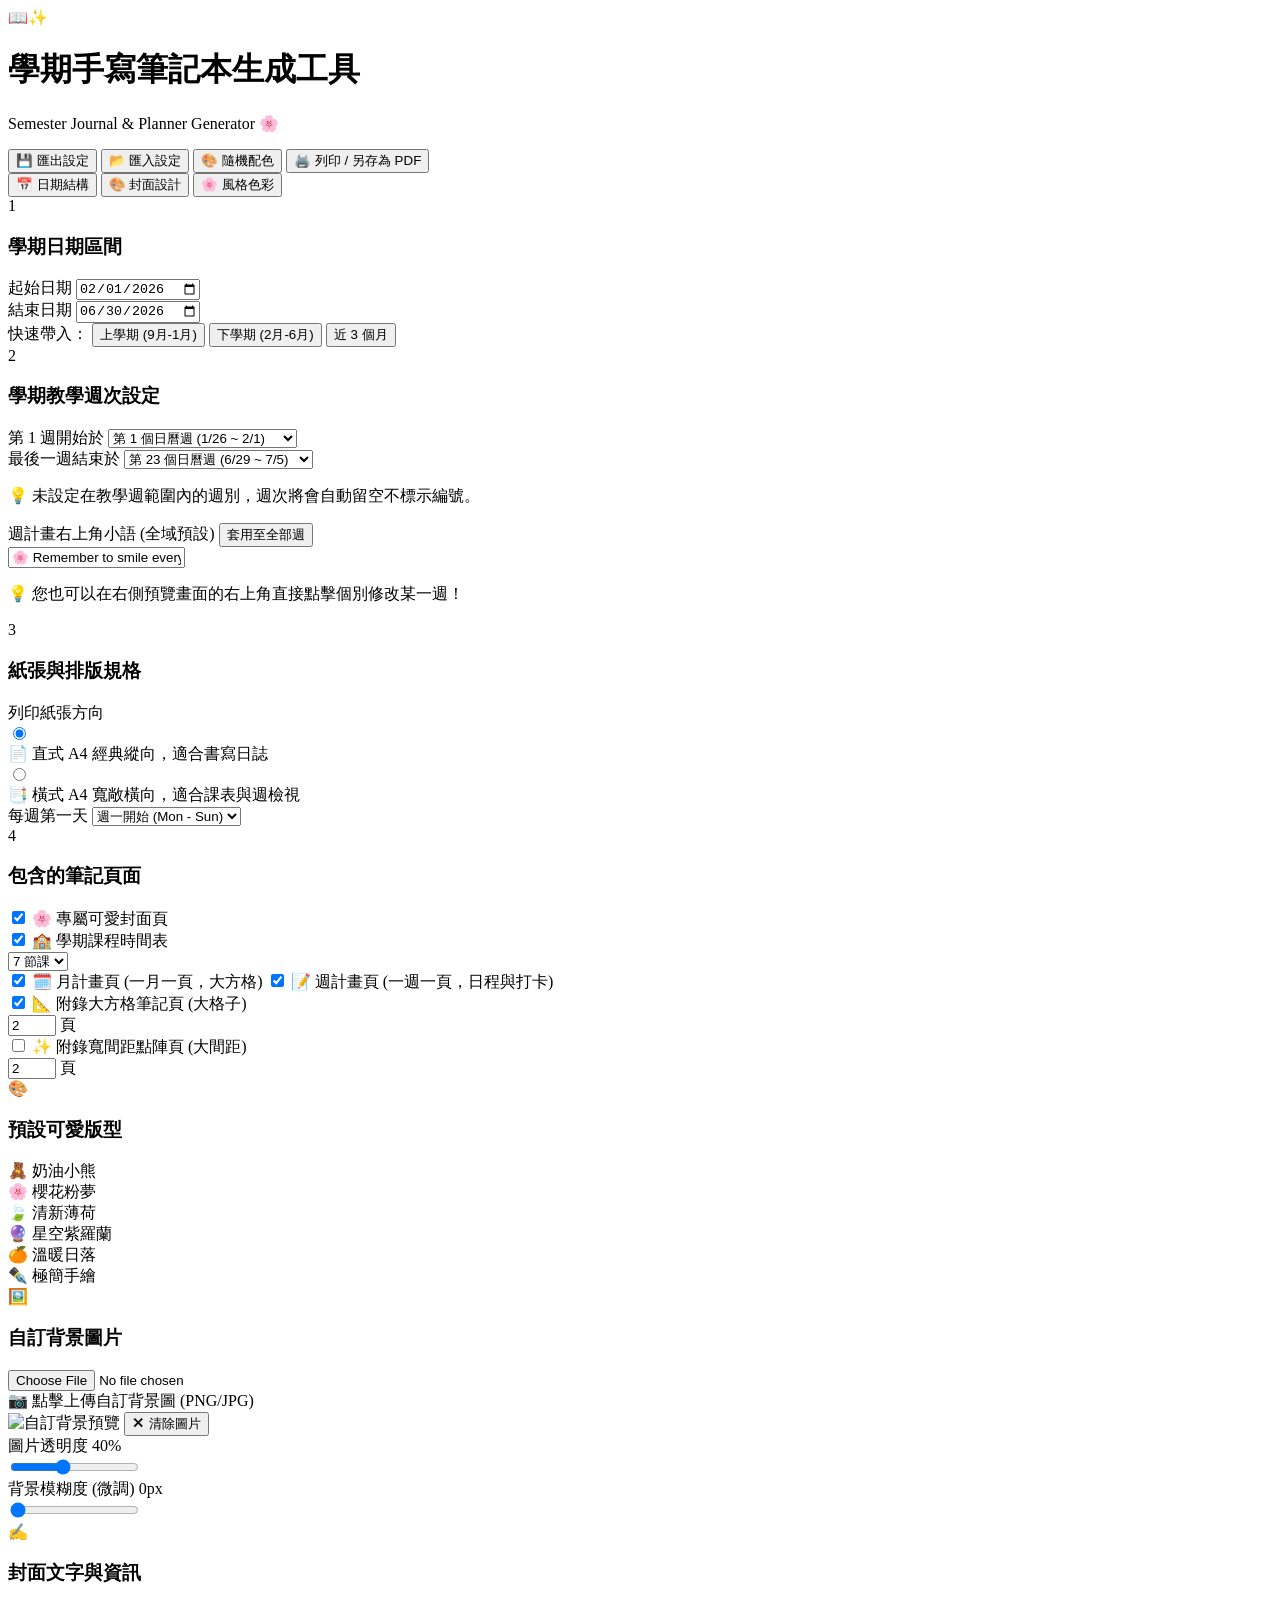
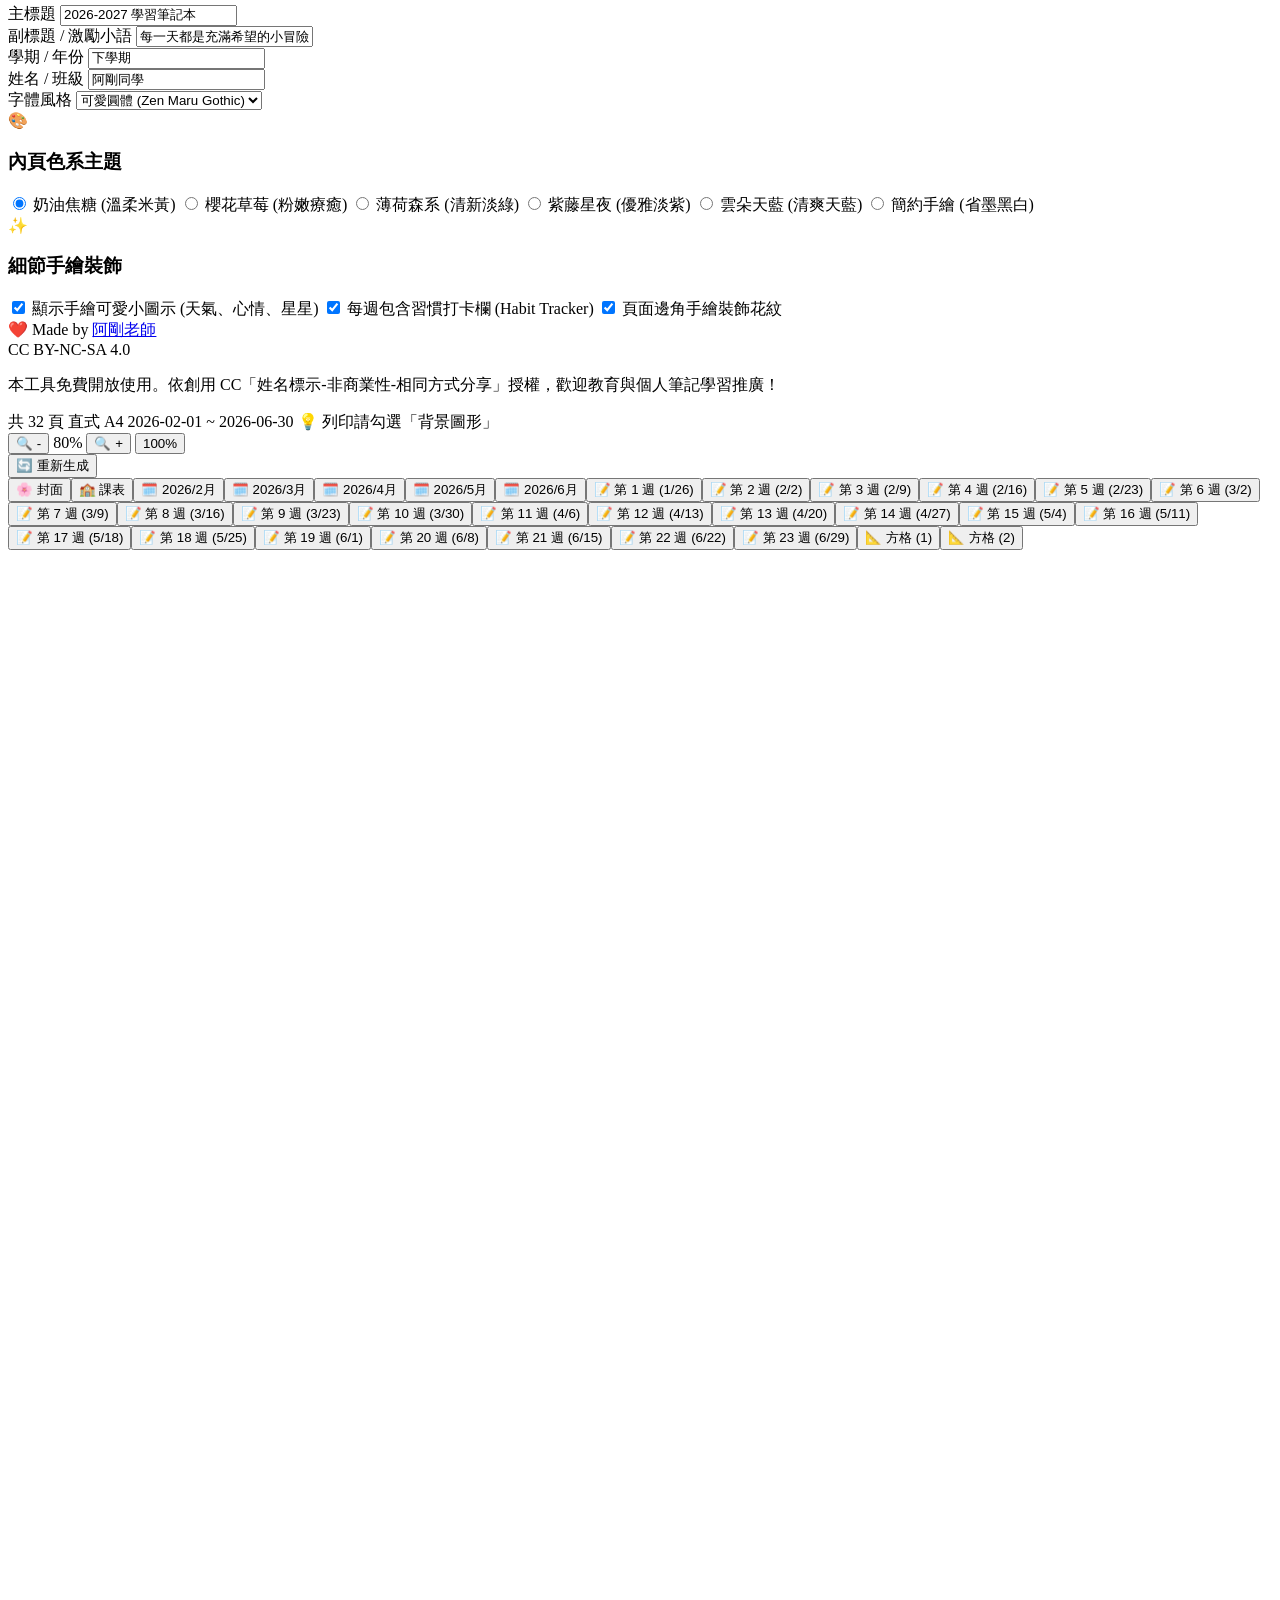
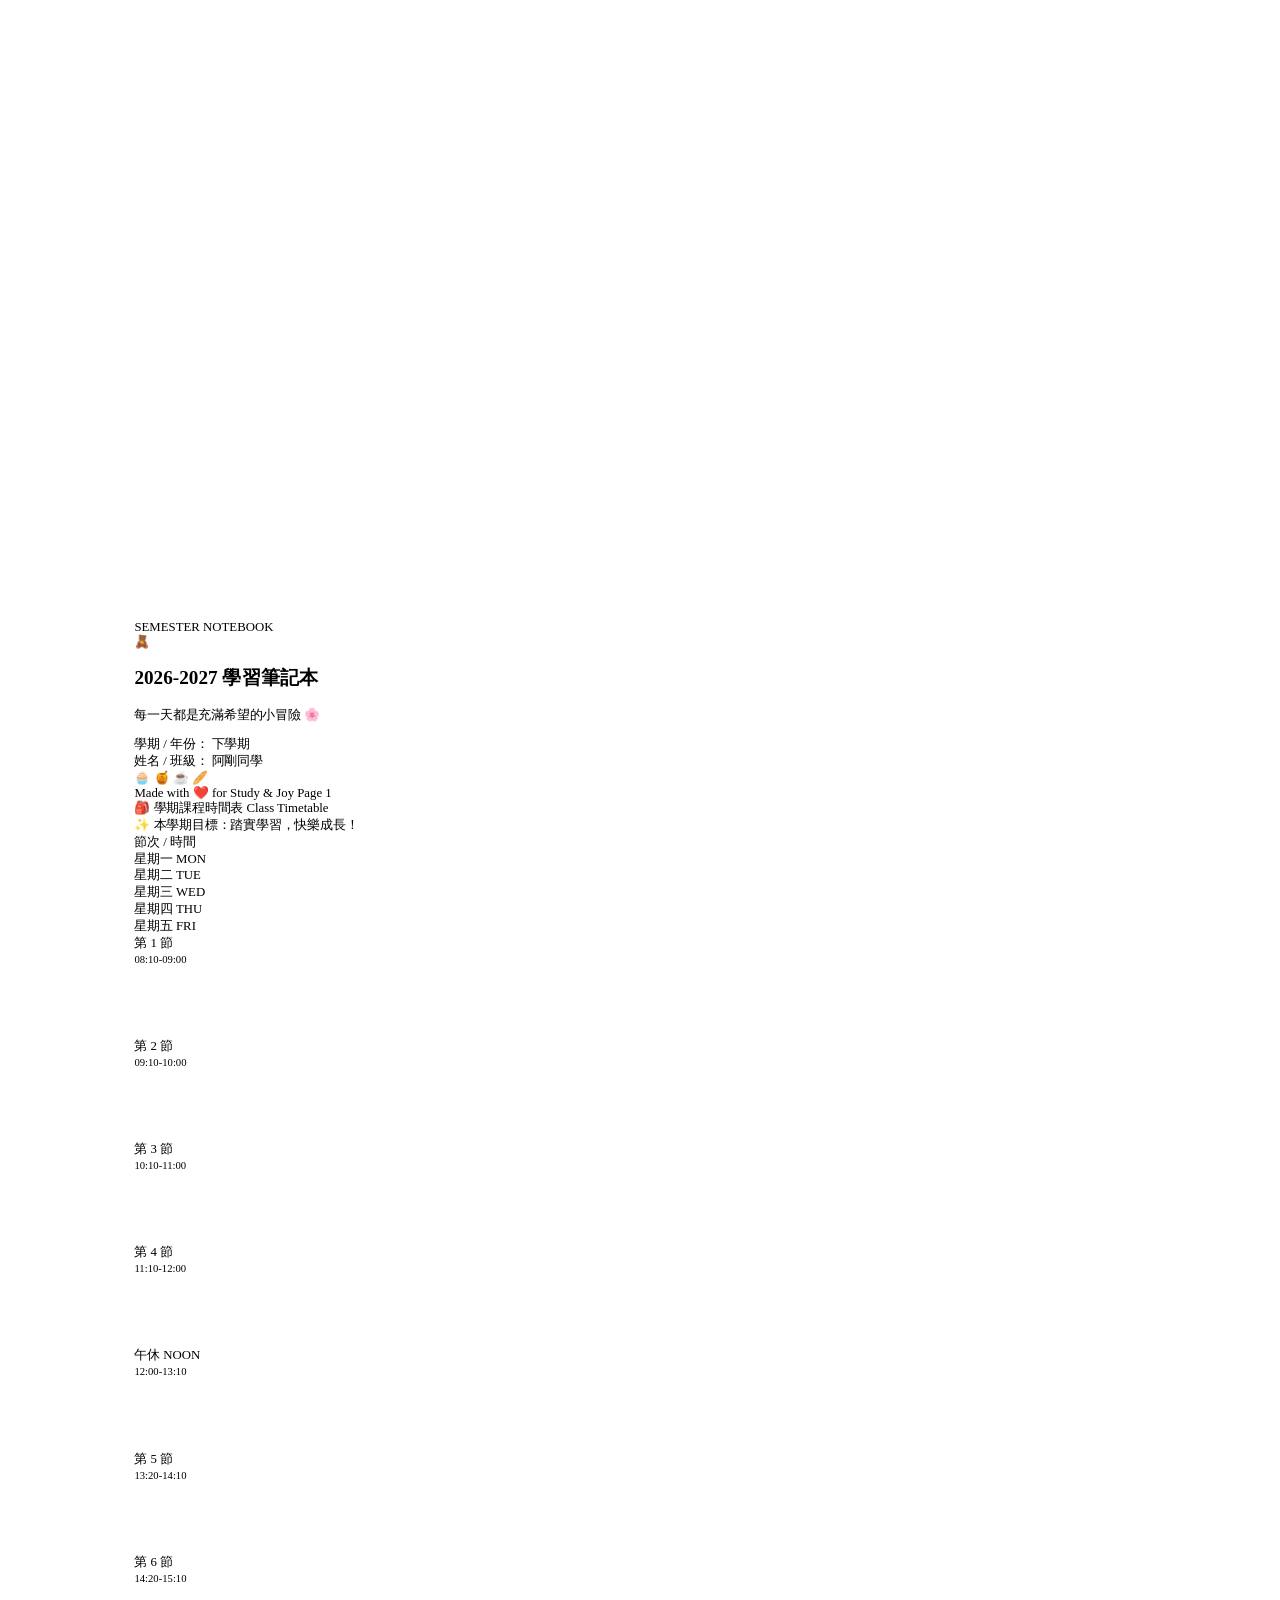
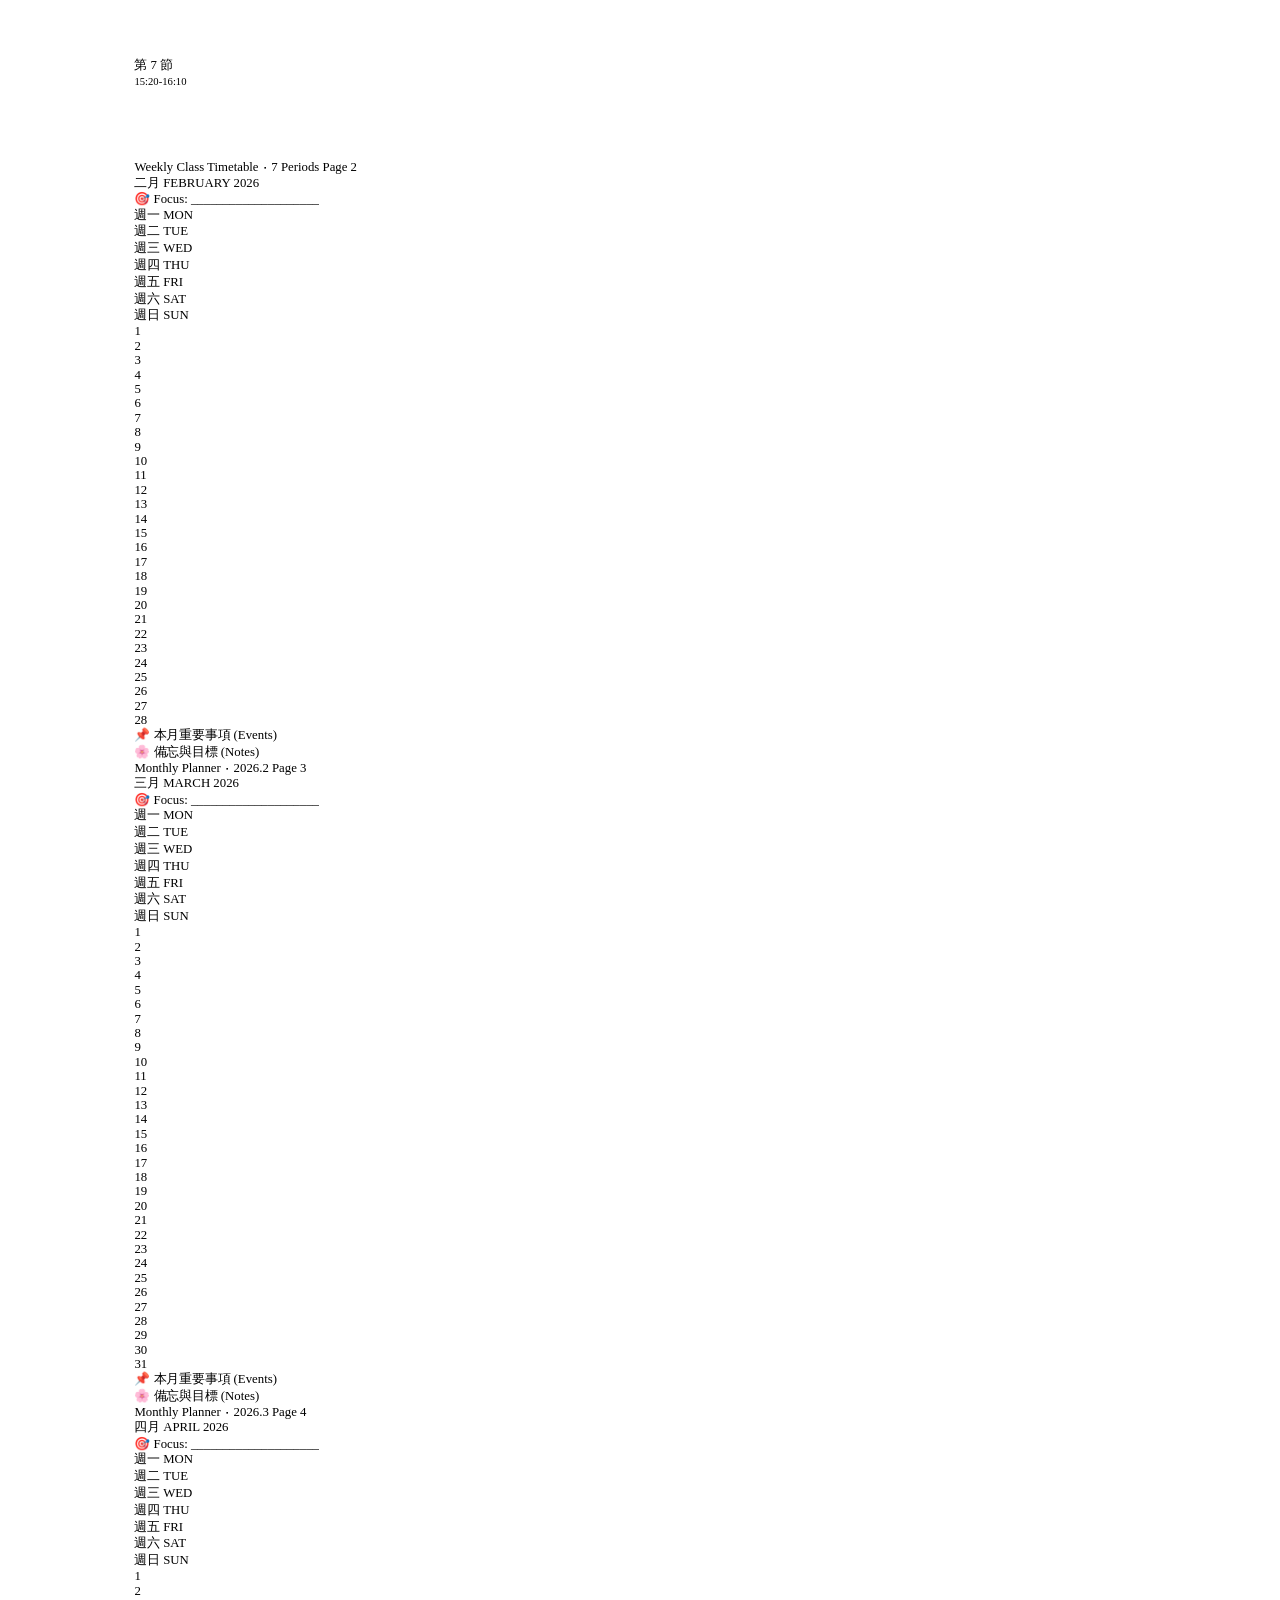
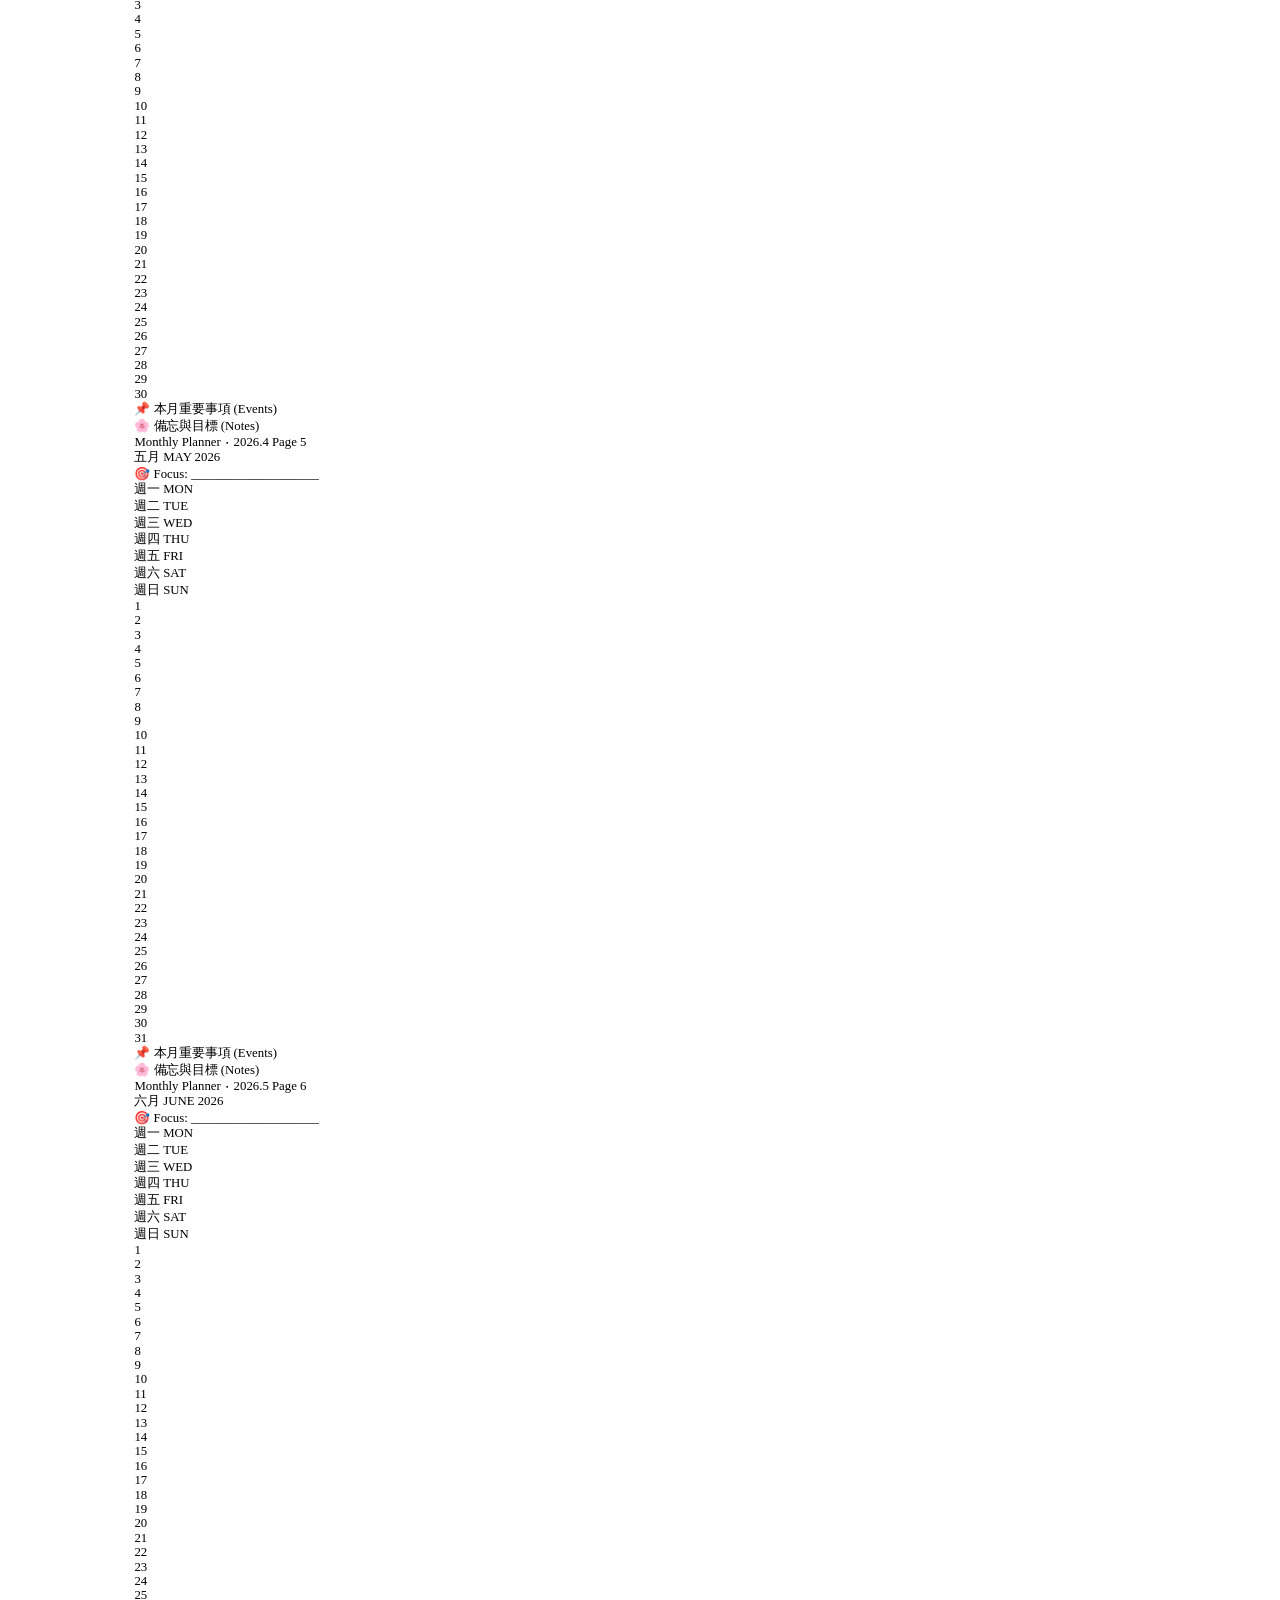
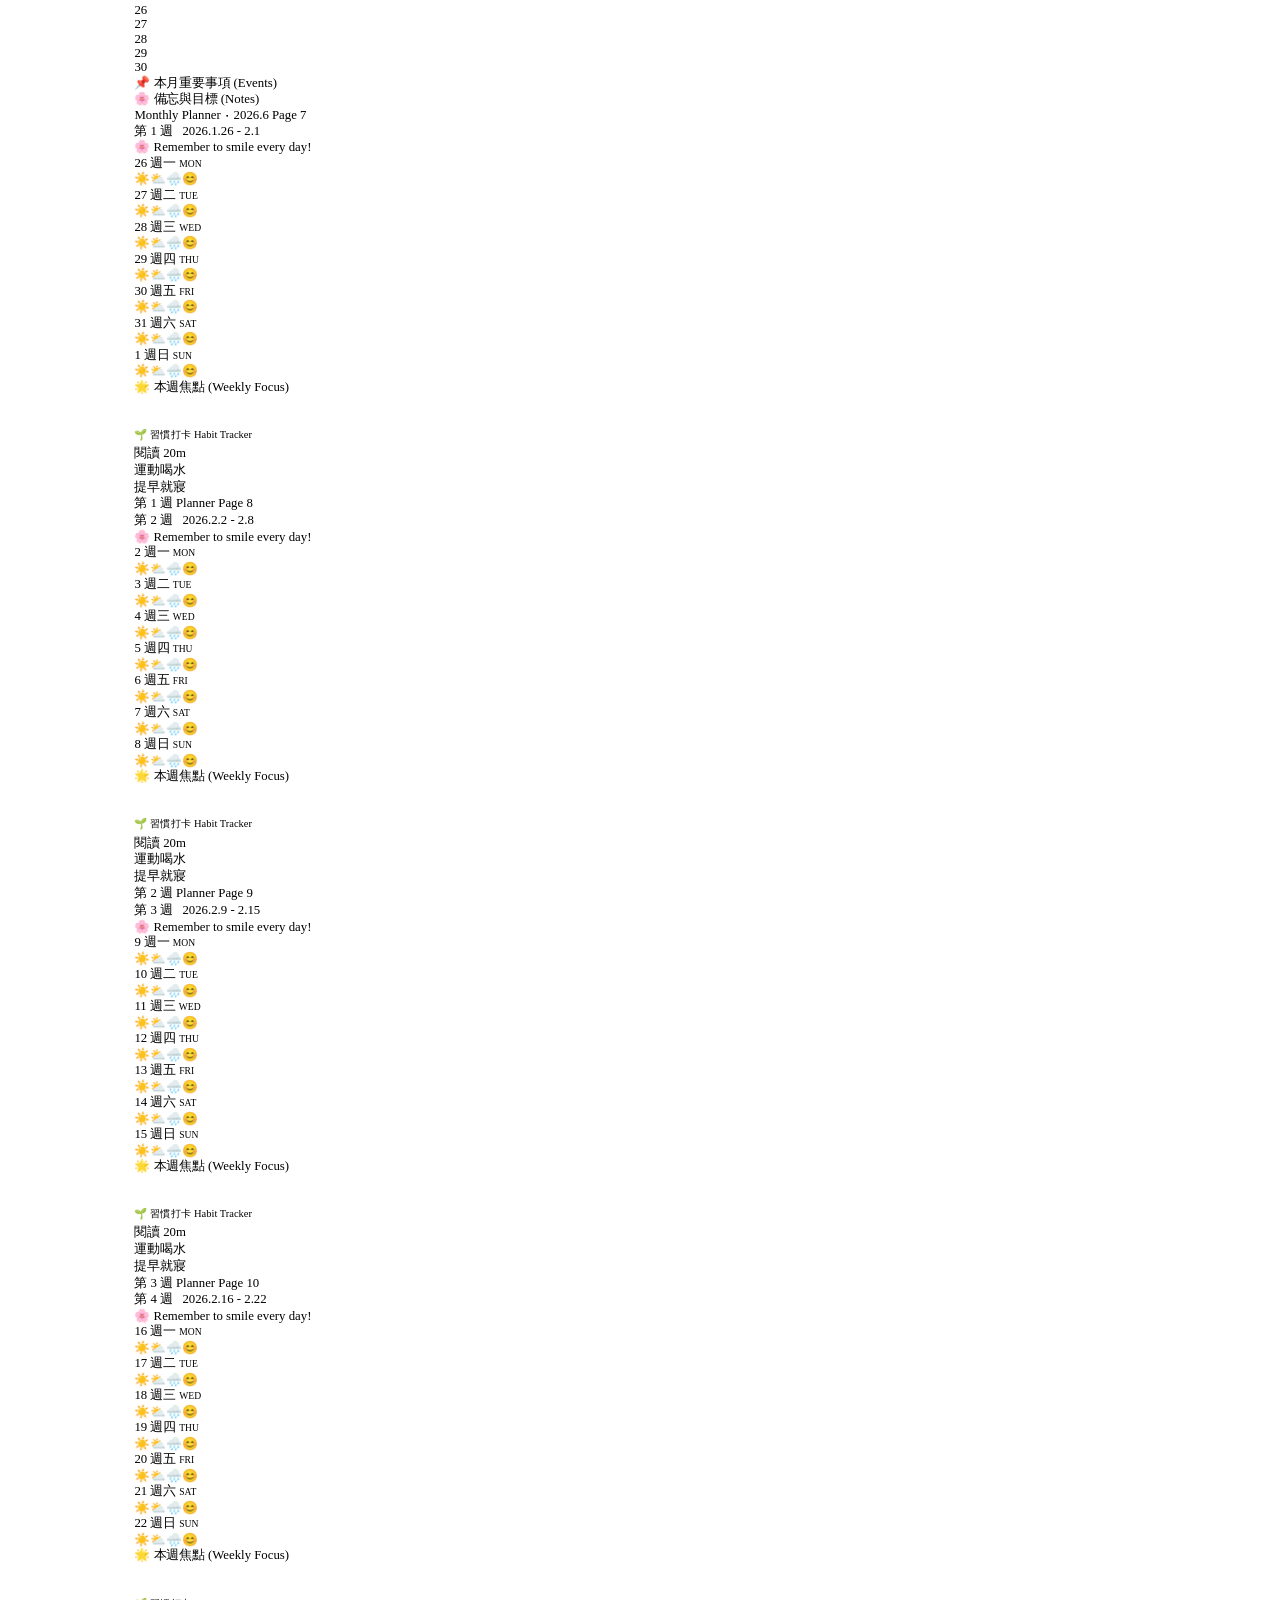
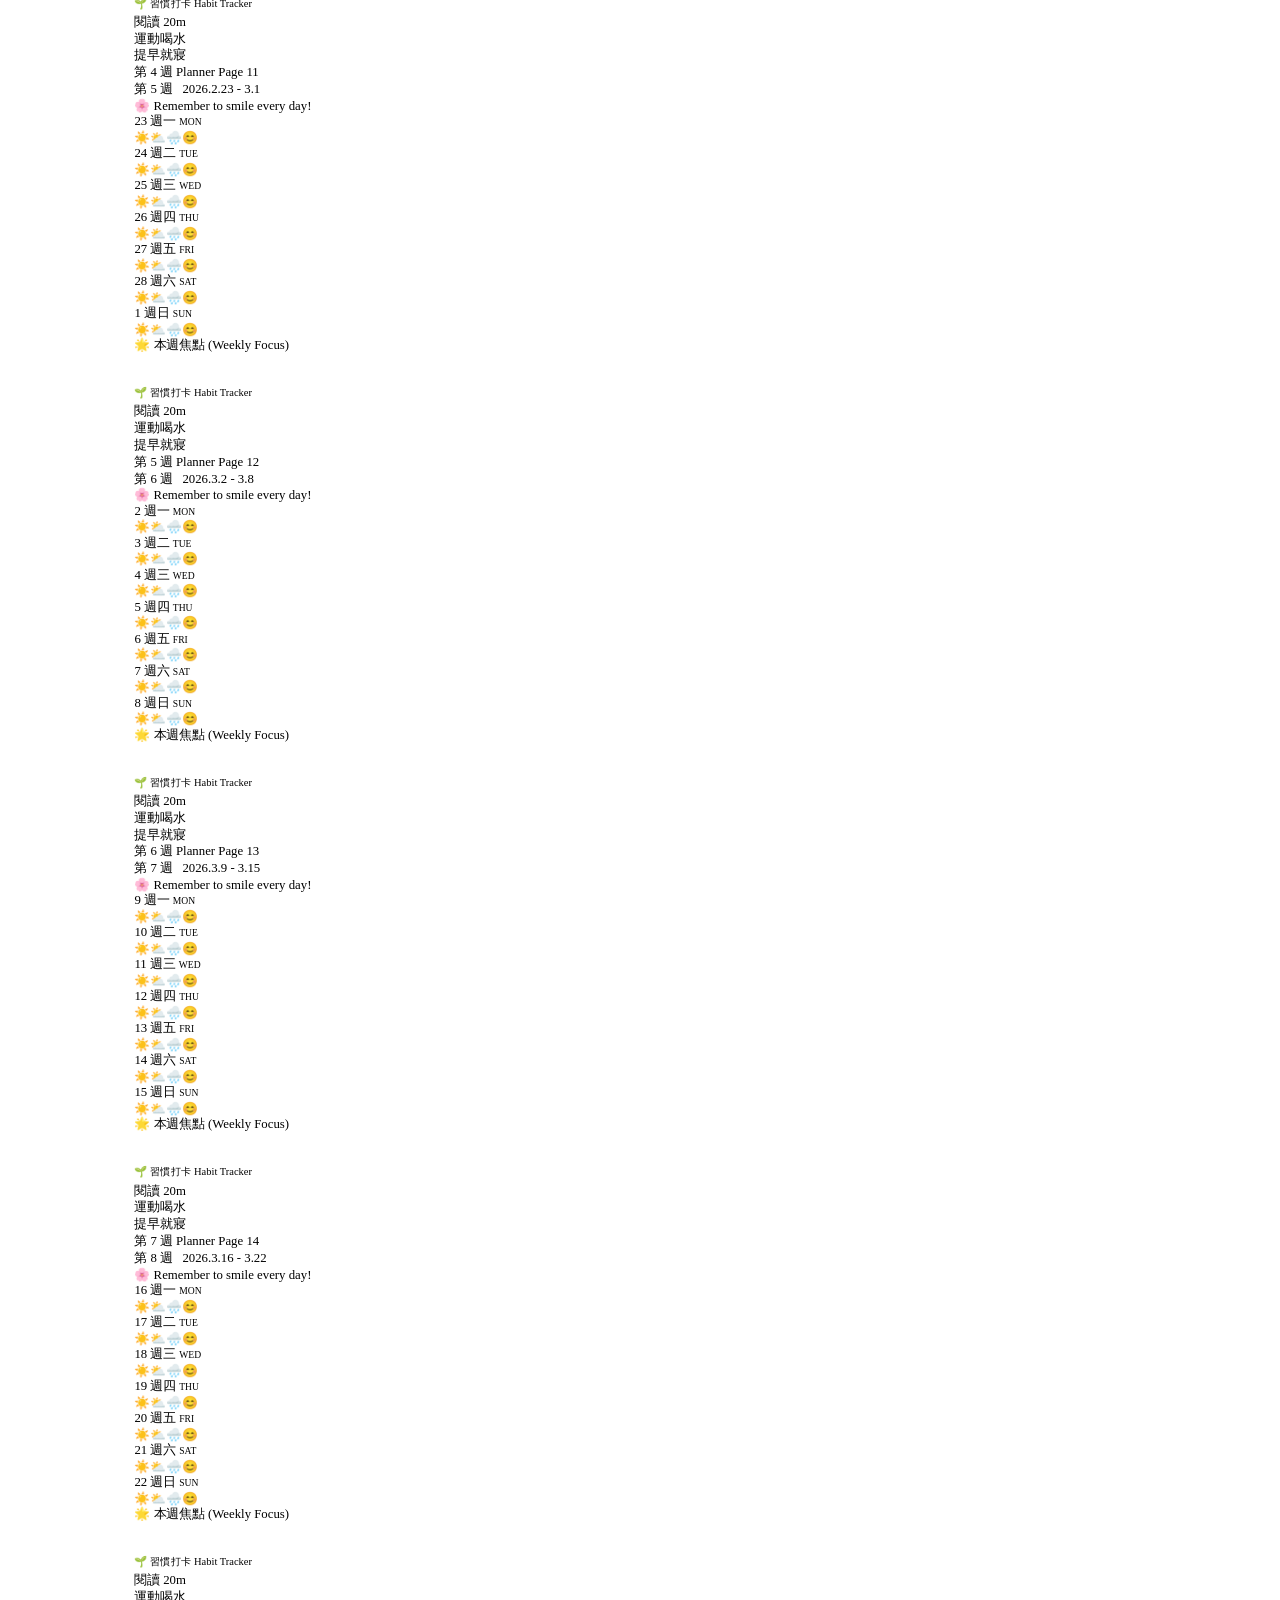
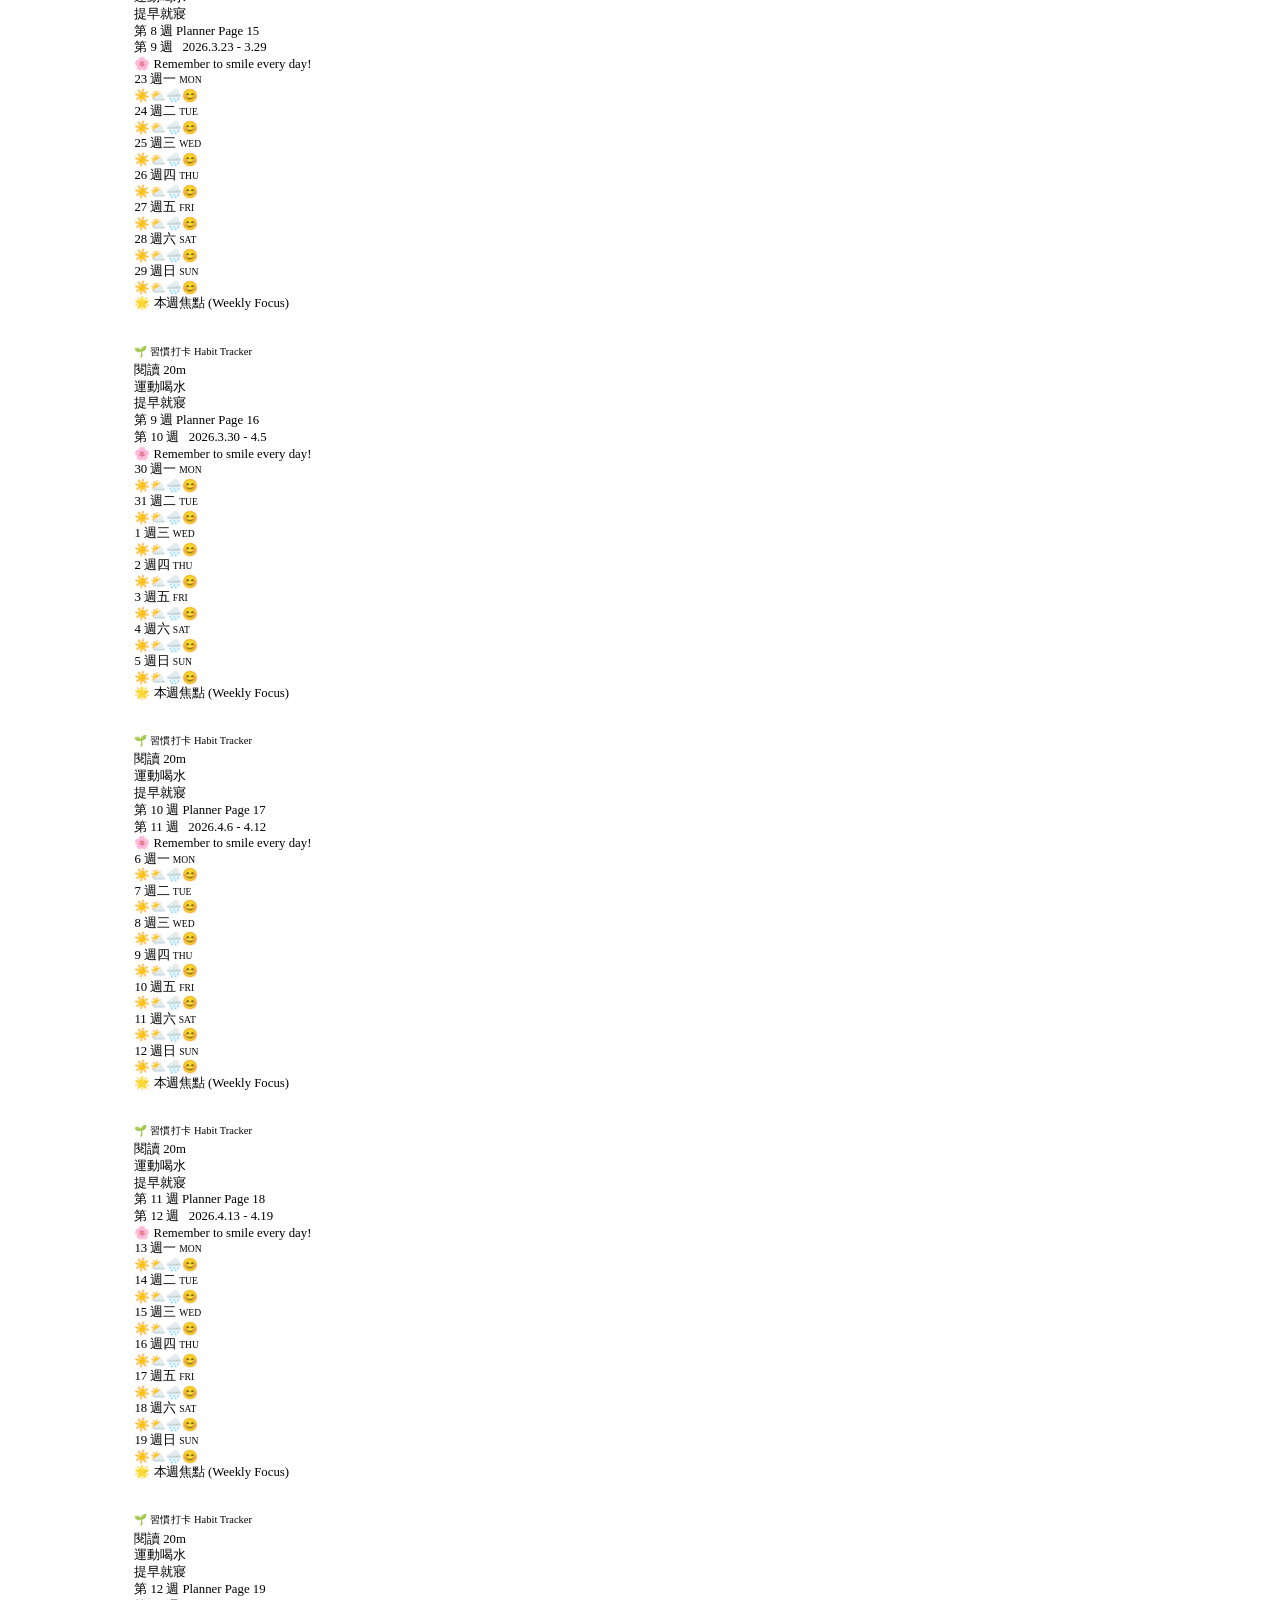
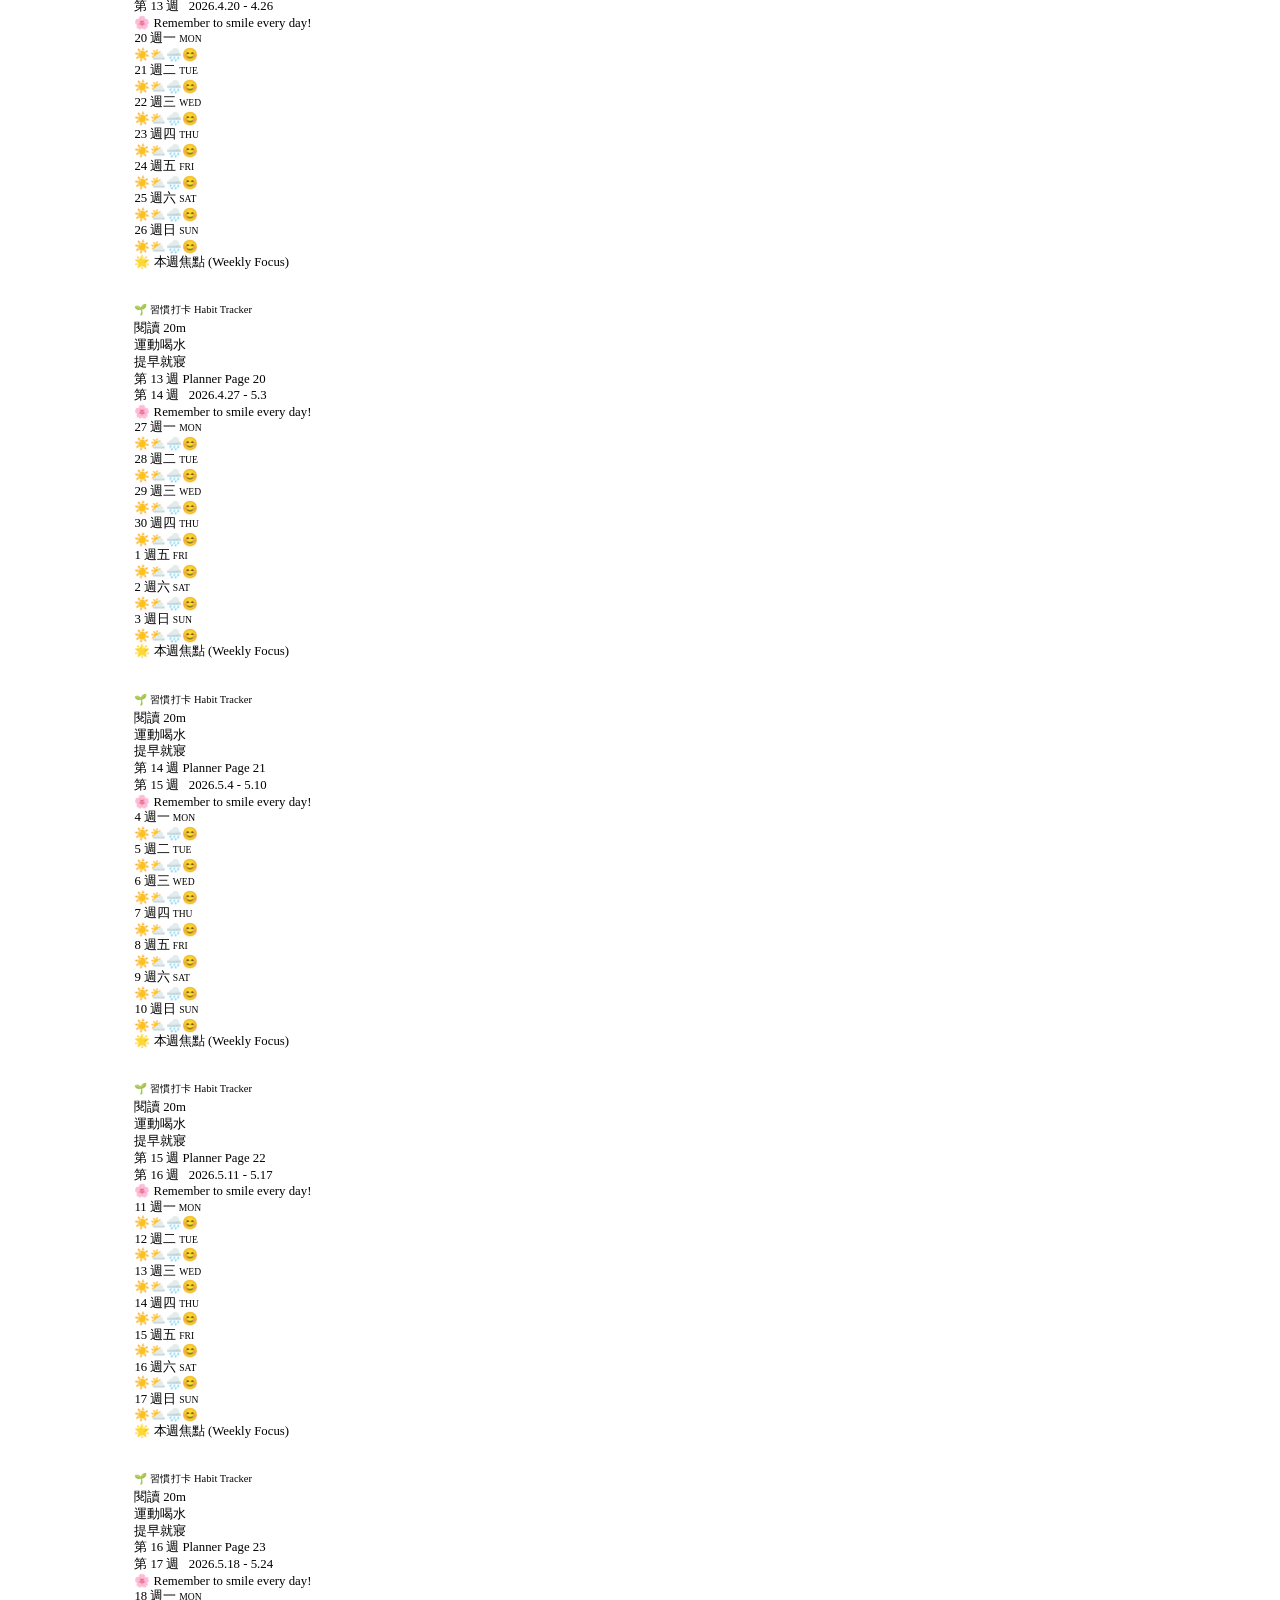
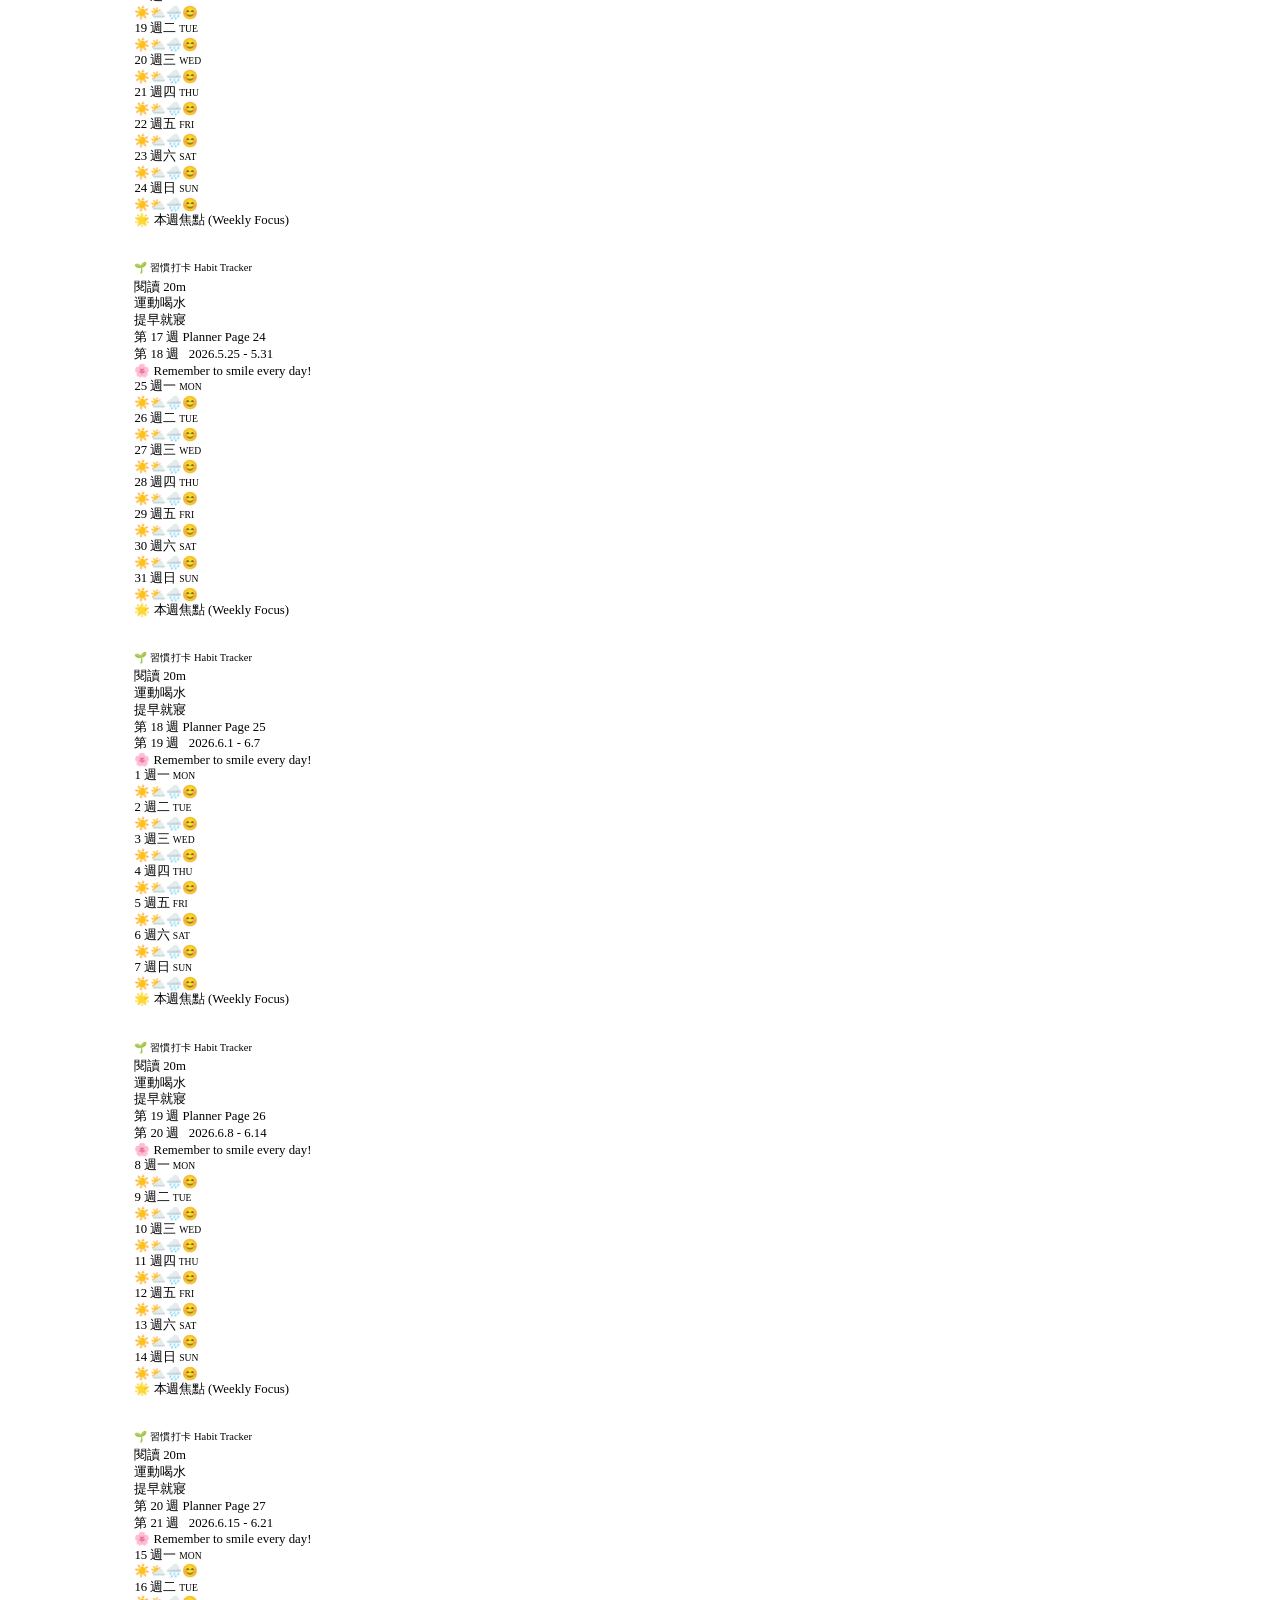
==== BAK/index.html @ 0cd780d6 "Deployed by GitFolder Express" ====
<!DOCTYPE html>
<html lang="zh-TW">
<head>
  <meta charset="UTF-8">
  <meta name="viewport" content="width=device-width, initial-scale=1.0">
  <title>可愛學期手寫筆記本生成工具 🌸 | 輕鬆製作專屬手帳與列印</title>
  <meta name="description" content="可愛風學期手寫筆記本生成工具，支援自訂起訖日期、週計畫、月計畫、客製化封面與直橫式 A4 列印排版。">
  <!-- Google Fonts: 圓體與可愛手寫風字型 -->
  <link rel="preconnect" href="https://fonts.googleapis.com">
  <link rel="preconnect" href="https://fonts.gstatic.com" crossorigin>
  <link href="https://fonts.googleapis.com/css2?family=Gaegu:wght@400;700&family=Kiwi+Maru:wght@400;500&family=Noto+Sans+TC:wght@400;500;700;900&family=Zen+Maru+Gothic:wght@400;500;700;900&display=swap" rel="stylesheet">
  <link rel="stylesheet" href="style.css">
</head>
<body>
  <!-- 頂部導航列 -->
  <header class="app-header no-print">
    <div class="header-content">
      <div class="logo-area">
        <span class="logo-icon">📖✨</span>
        <div class="logo-text">
          <h1>學期手寫筆記本生成工具</h1>
          <p class="subtitle">Semester Journal & Planner Generator 🌸</p>
        </div>
      </div>
      
      <div class="header-actions">
        <button id="btn-export-config" class="btn btn-secondary" title="匯出當前所有設定與自訂文字為 JSON 檔案">
          💾 匯出設定
        </button>
        <button id="btn-import-config" class="btn btn-secondary" title="匯入先前備份的 JSON 設定檔">
          📂 匯入設定
        </button>
        <input type="file" id="input-import-file" accept=".json" style="display: none;">
        
        <button id="btn-quick-theme" class="btn btn-secondary" title="隨機切換可愛配色主題">
          🎨 隨機配色
        </button>
        <button id="btn-print" class="btn btn-primary btn-sparkle">
          🖨️ 列印 / 另存為 PDF
        </button>
      </div>
    </div>
  </header>

  <!-- 主內容雙欄工作區 -->
  <main class="app-container no-print">
    <!-- 左側：設定控制面板 -->
    <aside class="sidebar-panel">
      <!-- 標籤切換 -->
      <nav class="panel-tabs">
        <button class="tab-btn active" data-tab="tab-calendar">📅 日期結構</button>
        <button class="tab-btn" data-tab="tab-cover">🎨 封面設計</button>
        <button class="tab-btn" data-tab="tab-style">🌸 風格色彩</button>
      </nav>

      <div class="panel-body">
        <!-- 標籤頁 1: 日期與結構設定 -->
        <section id="tab-calendar" class="tab-content active">
          <div class="section-title">
            <span class="section-badge">1</span>
            <h3>學期日期區間</h3>
          </div>
          
          <div class="form-group-row">
            <div class="form-group">
              <label for="input-start-date">起始日期</label>
              <input type="date" id="input-start-date" class="form-control">
            </div>
            <div class="form-group">
              <label for="input-end-date">結束日期</label>
              <input type="date" id="input-end-date" class="form-control">
            </div>
          </div>

          <div class="quick-semester-btns">
            <span class="quick-label">快速帶入：</span>
            <button type="button" class="btn-chip" id="btn-fall-sem">上學期 (9月-1月)</button>
            <button type="button" class="btn-chip" id="btn-spring-sem">下學期 (2月-6月)</button>
            <button type="button" class="btn-chip" id="btn-current-month">近 3 個月</button>
          </div>

          <div class="section-title mt-4">
            <span class="section-badge">2</span>
            <h3>學期教學週次設定</h3>
          </div>

          <div class="form-group-row">
            <div class="form-group">
              <label for="select-start-week-idx">第 1 週開始於</label>
              <select id="select-start-week-idx" class="form-control">
                <!-- 動態生成或選項 -->
              </select>
            </div>
            <div class="form-group">
              <label for="select-end-week-idx">最後一週結束於</label>
              <select id="select-end-week-idx" class="form-control">
                <!-- 動態生成或選項 -->
              </select>
            </div>
          </div>
          <p class="form-help-text">
            💡 未設定在教學週範圍內的週別，週次將會自動留空不標示編號。
          </p>

          <div class="form-group">
            <div class="range-header">
              <label for="input-weekly-global-quote">週計畫右上角小語 (全域預設)</label>
              <button type="button" class="btn-chip" id="btn-apply-quote-all" title="將此文字強制套用至所有週頁面">套用至全部週</button>
            </div>
            <input type="text" id="input-weekly-global-quote" class="form-control" value="🌸 Remember to smile every day!" placeholder="例如：🌸 Remember to smile every day!">
            <p class="form-help-text mt-1">
              💡 您也可以在右側預覽畫面的右上角直接點擊個別修改某一週！
            </p>
          </div>

          <div class="section-title mt-4">
            <span class="section-badge">3</span>
            <h3>紙張與排版規格</h3>
          </div>

          <div class="form-group">
            <label>列印紙張方向</label>
            <div class="radio-card-group">
              <label class="radio-card">
                <input type="radio" name="page-orientation" value="portrait" checked>
                <div class="radio-card-content">
                  <span class="icon">📄</span>
                  <span class="title">直式 A4</span>
                  <span class="desc">經典縱向，適合書寫日誌</span>
                </div>
              </label>
              <label class="radio-card">
                <input type="radio" name="page-orientation" value="landscape">
                <div class="radio-card-content">
                  <span class="icon">📑</span>
                  <span class="title">橫式 A4</span>
                  <span class="desc">寬敞橫向，適合課表與週檢視</span>
                </div>
              </label>
            </div>
          </div>

          <div class="form-group">
            <label for="select-week-start">每週第一天</label>
            <select id="select-week-start" class="form-control">
              <option value="1" selected>週一開始 (Mon - Sun)</option>
              <option value="0">週日開始 (Sun - Sat)</option>
            </select>
          </div>

          <div class="section-title mt-4">
            <span class="section-badge">4</span>
            <h3>包含的筆記頁面</h3>
          </div>

          <div class="checkbox-group">
            <label class="custom-checkbox">
              <input type="checkbox" id="chk-include-cover" checked>
              <span class="checkmark"></span>
              <span class="label-text">🌸 專屬可愛封面頁</span>
            </label>
            <!-- 課表頁 (含節數自訂) -->
            <div class="appendix-item-row">
              <label class="custom-checkbox flex-1">
                <input type="checkbox" id="chk-include-timetable" checked>
                <span class="checkmark"></span>
                <span class="label-text">🏫 學期課程時間表</span>
              </label>
              <div class="page-count-input-wrap">
                <select id="select-timetable-periods" class="page-count-input-select" title="設定每日課堂節數">
                  <option value="7" selected>7 節課</option>
                  <option value="8">8 節課</option>
                  <option value="9">9 節課</option>
                </select>
              </div>
            </div>
            <label class="custom-checkbox">
              <input type="checkbox" id="chk-include-monthly" checked>
              <span class="checkmark"></span>
              <span class="label-text">🗓️ 月計畫頁 (一月一頁，大方格)</span>
            </label>
            <label class="custom-checkbox">
              <input type="checkbox" id="chk-include-weekly" checked>
              <span class="checkmark"></span>
              <span class="label-text">📝 週計畫頁 (一週一頁，日程與打卡)</span>
            </label>
            
            <!-- 附錄方格頁 (含自訂頁數) -->
            <div class="appendix-item-row">
              <label class="custom-checkbox flex-1">
                <input type="checkbox" id="chk-include-grid" checked>
                <span class="checkmark"></span>
                <span class="label-text">📐 附錄大方格筆記頁 (大格子)</span>
              </label>
              <div class="page-count-input-wrap">
                <input type="number" id="input-grid-pages" min="1" max="50" value="2" class="page-count-input" title="設定方格頁生成頁數">
                <span class="page-count-unit">頁</span>
              </div>
            </div>

            <!-- 附錄點陣頁 (含自訂頁數) -->
            <div class="appendix-item-row">
              <label class="custom-checkbox flex-1">
                <input type="checkbox" id="chk-include-dot">
                <span class="checkmark"></span>
                <span class="label-text">✨ 附錄寬間距點陣頁 (大間距)</span>
              </label>
              <div class="page-count-input-wrap">
                <input type="number" id="input-dot-pages" min="1" max="50" value="2" class="page-count-input" title="設定點陣頁生成頁數">
                <span class="page-count-unit">頁</span>
              </div>
            </div>
          </div>
        </section>

        <!-- 標籤頁 2: 封面自訂設計器 -->
        <section id="tab-cover" class="tab-content">
          <div class="section-title">
            <span class="section-badge">🎨</span>
            <h3>預設可愛版型</h3>
          </div>
          
          <div class="cover-template-grid" id="cover-template-picker">
            <div class="template-card active" data-template="cream">
              <div class="template-preview t-cream">
                <span class="t-emoji">🧸</span>
                <span class="t-name">奶油小熊</span>
              </div>
            </div>
            <div class="template-card" data-template="sakura">
              <div class="template-preview t-sakura">
                <span class="t-emoji">🌸</span>
                <span class="t-name">櫻花粉夢</span>
              </div>
            </div>
            <div class="template-card" data-template="mint">
              <div class="template-preview t-mint">
                <span class="t-emoji">🍃</span>
                <span class="t-name">清新薄荷</span>
              </div>
            </div>
            <div class="template-card" data-template="lavender">
              <div class="template-preview t-lavender">
                <span class="t-emoji">🔮</span>
                <span class="t-name">星空紫羅蘭</span>
              </div>
            </div>
            <div class="template-card" data-template="warm">
              <div class="template-preview t-warm">
                <span class="t-emoji">🍊</span>
                <span class="t-name">溫暖日落</span>
              </div>
            </div>
            <div class="template-card" data-template="minimal">
              <div class="template-preview t-minimal">
                <span class="t-emoji">✒️</span>
                <span class="t-name">極簡手繪</span>
              </div>
            </div>
          </div>

          <div class="section-title mt-4">
            <span class="section-badge">🖼️</span>
            <h3>自訂背景圖片</h3>
          </div>

          <div class="form-group">
            <div class="file-upload-box">
              <input type="file" id="cover-bg-file" accept="image/*">
              <div class="upload-placeholder" id="upload-placeholder">
                <span class="upload-icon">📷</span>
                <span>點擊上傳自訂背景圖 (PNG/JPG)</span>
              </div>
              <div class="upload-preview-wrap hidden" id="upload-preview-wrap">
                <img id="upload-img-preview" src="" alt="自訂背景預覽">
                <button type="button" id="btn-clear-bg" class="btn-clear-img">✕ 清除圖片</button>
              </div>
            </div>
          </div>

          <div class="form-group">
            <div class="range-header">
              <label for="cover-bg-opacity">圖片透明度</label>
              <span id="opacity-val-badge" class="badge">40%</span>
            </div>
            <input type="range" id="cover-bg-opacity" min="0" max="100" value="40" class="range-slider">
          </div>

          <div class="form-group">
            <div class="range-header">
              <label for="cover-bg-blur">背景模糊度 (微調)</label>
              <span id="blur-val-badge" class="badge">0px</span>
            </div>
            <input type="range" id="cover-bg-blur" min="0" max="10" value="0" class="range-slider">
          </div>

          <div class="section-title mt-4">
            <span class="section-badge">✍️</span>
            <h3>封面文字與資訊</h3>
          </div>

          <div class="form-group">
            <label for="cover-title">主標題</label>
            <input type="text" id="cover-title" class="form-control" value="2026-2027 學習筆記本" placeholder="例如：2026-2027 學習筆記本">
          </div>

          <div class="form-group">
            <label for="cover-subtitle">副標題 / 激勵小語</label>
            <input type="text" id="cover-subtitle" class="form-control" value="每一天都是充滿希望的小冒險 🌸" placeholder="例如：努力成為更好的自己 ✨">
          </div>

          <div class="form-group-row">
            <div class="form-group">
              <label for="cover-term">學期 / 年份</label>
              <input type="text" id="cover-term" class="form-control" value="第一學期" placeholder="例如：第一學期">
            </div>
            <div class="form-group">
              <label for="cover-name">姓名 / 班級</label>
              <input type="text" id="cover-name" class="form-control" value="阿剛同學" placeholder="例如：姓名 / 班級">
            </div>
          </div>

          <div class="form-group">
            <label for="cover-font-style">字體風格</label>
            <select id="cover-font-style" class="form-control">
              <option value="font-zen" selected>可愛圓體 (Zen Maru Gothic)</option>
              <option value="font-gaegu">手寫風童趣 (Gaegu)</option>
              <option value="font-kiwi">手帳日系 (Kiwi Maru)</option>
              <option value="font-noto">清晰黑體 (Noto Sans)</option>
            </select>
          </div>
        </section>

        <!-- 標籤頁 3: 風格色彩 -->
        <section id="tab-style" class="tab-content">
          <div class="section-title">
            <span class="section-badge">🎨</span>
            <h3>內頁色系主題</h3>
          </div>

          <div class="color-palette-list">
            <label class="palette-option">
              <input type="radio" name="color-theme" value="theme-cream" checked>
              <span class="palette-bar bar-cream"></span>
              <span class="palette-name">奶油焦糖 (溫柔米黃)</span>
            </label>
            <label class="palette-option">
              <input type="radio" name="color-theme" value="theme-sakura">
              <span class="palette-bar bar-sakura"></span>
              <span class="palette-name">櫻花草莓 (粉嫩療癒)</span>
            </label>
            <label class="palette-option">
              <input type="radio" name="color-theme" value="theme-mint">
              <span class="palette-bar bar-mint"></span>
              <span class="palette-name">薄荷森系 (清新淡綠)</span>
            </label>
            <label class="palette-option">
              <input type="radio" name="color-theme" value="theme-lavender">
              <span class="palette-bar bar-lavender"></span>
              <span class="palette-name">紫藤星夜 (優雅淡紫)</span>
            </label>
            <label class="palette-option">
              <input type="radio" name="color-theme" value="theme-ocean">
              <span class="palette-bar bar-ocean"></span>
              <span class="palette-name">雲朵天藍 (清爽天藍)</span>
            </label>
            <label class="palette-option">
              <input type="radio" name="color-theme" value="theme-bw">
              <span class="palette-bar bar-bw"></span>
              <span class="palette-name">簡約手繪 (省墨黑白)</span>
            </label>
          </div>

          <div class="section-title mt-4">
            <span class="section-badge">✨</span>
            <h3>細節手繪裝飾</h3>
          </div>

          <div class="checkbox-group">
            <label class="custom-checkbox">
              <input type="checkbox" id="chk-show-doodles" checked>
              <span class="checkmark"></span>
              <span class="label-text">顯示手繪可愛小圖示 (天氣、心情、星星)</span>
            </label>
            <label class="custom-checkbox">
              <input type="checkbox" id="chk-show-habits" checked>
              <span class="checkmark"></span>
              <span class="label-text">每週包含習慣打卡欄 (Habit Tracker)</span>
            </label>
            <label class="custom-checkbox">
              <input type="checkbox" id="chk-show-corner" checked>
              <span class="checkmark"></span>
              <span class="label-text">頁面邊角手繪裝飾花紋</span>
            </label>
          </div>
        </section>
      </div>

      <!-- 面板底部資訊 (Made by 阿剛老師 & CC 授權) -->
      <footer class="panel-footer">
        <div class="author-credits">
          <span class="heart-icon">❤️</span> Made by 
          <a href="https://kentxchang.blogspot.tw" target="_blank" rel="noopener noreferrer" class="author-link">
            阿剛老師
          </a>
        </div>
        <div class="license-info">
          <span class="cc-badge">CC BY-NC-SA 4.0</span>
          <p class="license-desc">
            本工具免費開放使用。依創用 CC「姓名標示-非商業性-相同方式分享」授權，歡迎教育與個人筆記學習推廣！
          </p>
        </div>
      </footer>
    </aside>

    <!-- 右側：即時預覽檢視區 -->
    <section class="preview-area">
      <!-- 頂部預覽工具列 -->
      <div class="preview-toolbar">
        <div class="preview-stats">
          <span class="badge badge-info" id="badge-page-count">共 0 頁</span>
          <span class="badge badge-subtle" id="badge-orientation">直式 A4</span>
          <span class="badge badge-subtle" id="badge-date-range">--</span>
          <span class="badge badge-print-tip" title="列印小秘訣">💡 列印請勾選「背景圖形」</span>
        </div>

        <div class="preview-controls">
          <div class="zoom-controls">
            <button id="btn-zoom-out" class="btn-icon" title="縮小">🔍 -</button>
            <span id="zoom-level">80%</span>
            <button id="btn-zoom-in" class="btn-icon" title="放大">🔍 +</button>
            <button id="btn-zoom-reset" class="btn-icon" title="重設縮放">100%</button>
          </div>
          <button id="btn-refresh" class="btn btn-outline" title="重新計算生成">
            🔄 重新生成
          </button>
        </div>
      </div>

      <!-- 頁面跳轉導航列 -->
      <div class="page-quick-nav" id="page-quick-nav">
        <!-- JS 動態生成頁面按鈕 -->
      </div>

      <!-- 筆記本頁面渲染容器 -->
      <div class="pages-viewport" id="pages-viewport">
        <div class="pages-canvas theme-cream orientation-portrait" id="pages-canvas">
          <!-- 頁面透過 app.js 動態渲染 -->
        </div>
      </div>
    </section>
  </main>

  <!-- 列印專用隱藏/渲染容器 (列印時由 CSS 展現) -->
  <div id="print-container" class="print-only">
    <!-- 列印內容會動態複製或由 pages-canvas 輸出 -->
  </div>

  <script src="app.js"></script>
</body>
</html>
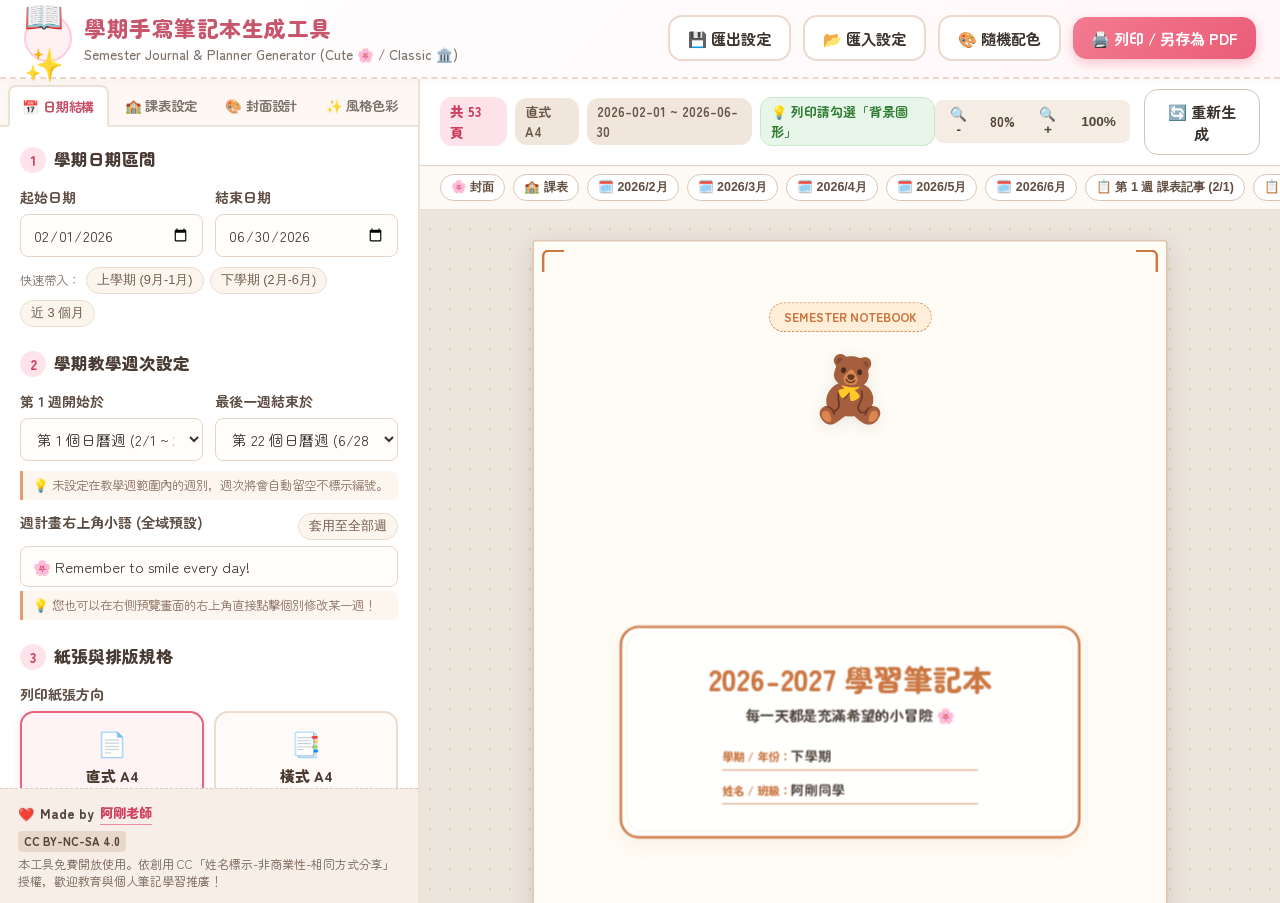
==== commit e367b36f: "Add files via upload" ====
--- a/BAK/index.html
+++ b/BAK/index.html
@@ -3,12 +3,12 @@
 <head>
   <meta charset="UTF-8">
   <meta name="viewport" content="width=device-width, initial-scale=1.0">
-  <title>可愛學期手寫筆記本生成工具 🌸 | 輕鬆製作專屬手帳與列印</title>
-  <meta name="description" content="可愛風學期手寫筆記本生成工具，支援自訂起訖日期、週計畫、月計畫、客製化封面與直橫式 A4 列印排版。">
-  <!-- Google Fonts: 圓體與可愛手寫風字型 -->
+  <title>學期手寫筆記本生成工具 📖✨ | 溫馨可愛 🌸 ＆ 正式經典 🏛️ 專屬手帳列印</title>
+  <meta name="description" content="學期手寫筆記本生成工具，支援溫馨可愛與正式經典兩種風格、多種質感配色、自訂起訖日期、週計畫、月計畫、客製化封面與直橫式 A4 列印排版。">
+  <!-- Google Fonts: 圓體、手寫風與典雅宋體/黑體字型 -->
   <link rel="preconnect" href="https://fonts.googleapis.com">
   <link rel="preconnect" href="https://fonts.gstatic.com" crossorigin>
-  <link href="https://fonts.googleapis.com/css2?family=Gaegu:wght@400;700&family=Kiwi+Maru:wght@400;500&family=Noto+Sans+TC:wght@400;500;700;900&family=Zen+Maru+Gothic:wght@400;500;700;900&display=swap" rel="stylesheet">
+  <link href="https://fonts.googleapis.com/css2?family=Gaegu:wght@400;700&family=Kiwi+Maru:wght@400;500&family=Noto+Sans+TC:wght@400;500;700;900&family=Noto+Serif+TC:wght@400;600;700;900&family=Zen+Maru+Gothic:wght@400;500;700;900&display=swap" rel="stylesheet">
   <link rel="stylesheet" href="style.css">
 </head>
 <body>
@@ -19,7 +19,7 @@
         <span class="logo-icon">📖✨</span>
         <div class="logo-text">
           <h1>學期手寫筆記本生成工具</h1>
-          <p class="subtitle">Semester Journal & Planner Generator 🌸</p>
+          <p class="subtitle">Semester Journal & Planner Generator (Cute 🌸 / Classic 🏛️)</p>
         </div>
       </div>
       
@@ -32,7 +32,7 @@
         </button>
         <input type="file" id="input-import-file" accept=".json" style="display: none;">
         
-        <button id="btn-quick-theme" class="btn btn-secondary" title="隨機切換可愛配色主題">
+        <button id="btn-quick-theme" class="btn btn-secondary" title="隨機切換配色主題">
           🎨 隨機配色
         </button>
         <button id="btn-print" class="btn btn-primary btn-sparkle">
@@ -49,8 +49,9 @@
       <!-- 標籤切換 -->
       <nav class="panel-tabs">
         <button class="tab-btn active" data-tab="tab-calendar">📅 日期結構</button>
+        <button class="tab-btn" data-tab="tab-timetable">🏫 課表設定</button>
         <button class="tab-btn" data-tab="tab-cover">🎨 封面設計</button>
-        <button class="tab-btn" data-tab="tab-style">🌸 風格色彩</button>
+        <button class="tab-btn" data-tab="tab-style">✨ 風格色彩</button>
       </nav>
 
       <div class="panel-body">
@@ -141,10 +142,10 @@
           </div>
 
           <div class="form-group">
-            <label for="select-week-start">每週第一天</label>
+            <label for="select-week-start">月筆記與週曆每週第一天</label>
             <select id="select-week-start" class="form-control">
-              <option value="1" selected>週一開始 (Mon - Sun)</option>
-              <option value="0">週日開始 (Sun - Sat)</option>
+              <option value="0" selected>週日開始 (Sun - Sat) [預設]</option>
+              <option value="1">週一開始 (Mon - Sun)</option>
             </select>
           </div>
 
@@ -184,6 +185,16 @@
               <span class="checkmark"></span>
               <span class="label-text">📝 週計畫頁 (一週一頁，日程與打卡)</span>
             </label>
+            <label class="custom-checkbox">
+              <input type="checkbox" id="chk-include-weekly-timetable" checked>
+              <span class="checkmark"></span>
+              <span class="label-text">📋 每週課表記事頁 (上/左課表 + 下/右 7 日記事)</span>
+            </label>
+            <label class="custom-checkbox">
+              <input type="checkbox" id="chk-include-weekly-timetable-v2">
+              <span class="checkmark"></span>
+              <span class="label-text">📋 週課表筆記頁 V2 (全版課表＋跨日重要事項＋節次筆記)</span>
+            </label>
             
             <!-- 附錄方格頁 (含自訂頁數) -->
             <div class="appendix-item-row">
@@ -213,48 +224,129 @@
           </div>
         </section>
 
+        <!-- 標籤頁: 課表設定與手動輸入編輯器 -->
+        <section id="tab-timetable" class="tab-content">
+          <div class="section-title">
+            <span class="section-badge">🏫</span>
+            <h3>課表基本設定與目標</h3>
+          </div>
+
+          <div class="form-group-row">
+            <div class="form-group">
+              <label for="select-tab-timetable-periods">每日課堂節數</label>
+              <select id="select-tab-timetable-periods" class="form-control">
+                <option value="7" selected>7 節課 (上午4節+午休+下午3節)</option>
+                <option value="8">8 節課 (上午4節+午休+下午4節)</option>
+                <option value="9">9 節課 (上午4節+午休+下午5節)</option>
+              </select>
+            </div>
+            <div class="form-group">
+              <label for="input-timetable-goal-field">本學期課表目標標語</label>
+              <input type="text" id="input-timetable-goal-field" class="form-control" value="✨ 本學期目標：踏實學習，快樂成長！" placeholder="例如：✨ 本學期目標：踏實學習，快樂成長！">
+            </div>
+          </div>
+          <p class="form-help-text">
+            💡 在此輸入或在預覽畫面的任一週課表點擊輸入，內容皆會自動雙向同步！
+          </p>
+
+          <div class="quick-semester-btns">
+            <span class="quick-label">快速帶入課表：</span>
+            <button type="button" class="btn-chip" id="btn-sample-tt-1">帶入中學課表範例</button>
+            <button type="button" class="btn-chip" id="btn-sample-tt-2">帶入大學課表範例</button>
+            <button type="button" class="btn-chip" id="btn-clear-tt">清空課表</button>
+          </div>
+
+          <div class="section-title mt-4">
+            <span class="section-badge">✏️</span>
+            <h3>手動輸入每節課表科目</h3>
+          </div>
+
+          <div class="timetable-editor-wrap" id="timetable-editor-container">
+            <!-- JS 動態生成週一至週五各節次輸入表格 -->
+          </div>
+        </section>
+
         <!-- 標籤頁 2: 封面自訂設計器 -->
         <section id="tab-cover" class="tab-content">
           <div class="section-title">
             <span class="section-badge">🎨</span>
-            <h3>預設可愛版型</h3>
+            <h3 id="cover-template-title">預設封面版型</h3>
           </div>
           
           <div class="cover-template-grid" id="cover-template-picker">
-            <div class="template-card active" data-template="cream">
+            <!-- 可愛風版型 -->
+            <div class="template-card cute-tpl active" data-template="cream">
               <div class="template-preview t-cream">
                 <span class="t-emoji">🧸</span>
                 <span class="t-name">奶油小熊</span>
               </div>
             </div>
-            <div class="template-card" data-template="sakura">
+            <div class="template-card cute-tpl" data-template="sakura">
               <div class="template-preview t-sakura">
                 <span class="t-emoji">🌸</span>
                 <span class="t-name">櫻花粉夢</span>
               </div>
             </div>
-            <div class="template-card" data-template="mint">
+            <div class="template-card cute-tpl" data-template="mint">
               <div class="template-preview t-mint">
                 <span class="t-emoji">🍃</span>
                 <span class="t-name">清新薄荷</span>
               </div>
             </div>
-            <div class="template-card" data-template="lavender">
+            <div class="template-card cute-tpl" data-template="lavender">
               <div class="template-preview t-lavender">
                 <span class="t-emoji">🔮</span>
                 <span class="t-name">星空紫羅蘭</span>
               </div>
             </div>
-            <div class="template-card" data-template="warm">
+            <div class="template-card cute-tpl" data-template="warm">
               <div class="template-preview t-warm">
                 <span class="t-emoji">🍊</span>
                 <span class="t-name">溫暖日落</span>
               </div>
             </div>
-            <div class="template-card" data-template="minimal">
+            <div class="template-card cute-tpl" data-template="minimal">
               <div class="template-preview t-minimal">
                 <span class="t-emoji">✒️</span>
                 <span class="t-name">極簡手繪</span>
+              </div>
+            </div>
+
+            <!-- 正式經典風版型 (切換風格時動態展示/切換) -->
+            <div class="template-card classic-tpl hidden" data-template="academic">
+              <div class="template-preview t-academic">
+                <span class="t-emoji">🏛️</span>
+                <span class="t-name">經典學院</span>
+              </div>
+            </div>
+            <div class="template-card classic-tpl hidden" data-template="executive">
+              <div class="template-preview t-executive">
+                <span class="t-emoji">📑</span>
+                <span class="t-name">商務極簡</span>
+              </div>
+            </div>
+            <div class="template-card classic-tpl hidden" data-template="vintage">
+              <div class="template-preview t-vintage">
+                <span class="t-emoji">📜</span>
+                <span class="t-name">古典典雅</span>
+              </div>
+            </div>
+            <div class="template-card classic-tpl hidden" data-template="navy">
+              <div class="template-preview t-navy">
+                <span class="t-emoji">⚓</span>
+                <span class="t-name">藏青權威</span>
+              </div>
+            </div>
+            <div class="template-card classic-tpl hidden" data-template="burgundy">
+              <div class="template-preview t-burgundy">
+                <span class="t-emoji">🍷</span>
+                <span class="t-name">勃艮第紅</span>
+              </div>
+            </div>
+            <div class="template-card classic-tpl hidden" data-template="monochrome">
+              <div class="template-preview t-monochrome">
+                <span class="t-emoji">📐</span>
+                <span class="t-name">幾何經典</span>
               </div>
             </div>
           </div>
@@ -324,16 +416,46 @@
             <label for="cover-font-style">字體風格</label>
             <select id="cover-font-style" class="form-control">
               <option value="font-zen" selected>可愛圓體 (Zen Maru Gothic)</option>
+              <option value="font-serif">典雅宋體 (Noto Serif TC - 經典推薦)</option>
+              <option value="font-noto">清晰黑體 (Noto Sans TC - 現代正式)</option>
+              <option value="font-kiwi">手帳日系 (Kiwi Maru)</option>
               <option value="font-gaegu">手寫風童趣 (Gaegu)</option>
-              <option value="font-kiwi">手帳日系 (Kiwi Maru)</option>
-              <option value="font-noto">清晰黑體 (Noto Sans)</option>
             </select>
           </div>
         </section>
 
         <!-- 標籤頁 3: 風格色彩 -->
         <section id="tab-style" class="tab-content">
+          <!-- 新增：筆記本整體風格切換 -->
           <div class="section-title">
+            <span class="section-badge">✨</span>
+            <h3>筆記本整體風格</h3>
+          </div>
+
+          <div class="style-mode-card-group">
+            <label class="style-mode-card">
+              <input type="radio" name="style-mode" value="cute" checked>
+              <div class="style-card-inner">
+                <div class="style-card-icon">🌸</div>
+                <div class="style-card-info">
+                  <span class="style-title">溫馨可愛風格</span>
+                  <span class="style-desc">圓角手繪、童趣小圖示、粉彩柔和排版</span>
+                </div>
+              </div>
+            </label>
+            <label class="style-mode-card">
+              <input type="radio" name="style-mode" value="classic">
+              <div class="style-card-inner">
+                <div class="style-card-icon">🏛️</div>
+                <div class="style-card-info">
+                  <span class="style-title">正式經典風格</span>
+                  <span class="style-desc">俐落直角、典雅雙線、洗練專業、學術商務</span>
+                </div>
+              </div>
+            </label>
+          </div>
+
+          <div class="section-title mt-4">
             <span class="section-badge">🎨</span>
             <h3>內頁色系主題</h3>
           </div>
@@ -342,45 +464,45 @@
             <label class="palette-option">
               <input type="radio" name="color-theme" value="theme-cream" checked>
               <span class="palette-bar bar-cream"></span>
-              <span class="palette-name">奶油焦糖 (溫柔米黃)</span>
+              <span class="palette-name">奶油焦糖 / 古典暖棕 (溫潤雅緻)</span>
             </label>
             <label class="palette-option">
               <input type="radio" name="color-theme" value="theme-sakura">
               <span class="palette-bar bar-sakura"></span>
-              <span class="palette-name">櫻花草莓 (粉嫩療癒)</span>
+              <span class="palette-name">櫻花草莓 / 勃艮第紅 (雅紅質感)</span>
             </label>
             <label class="palette-option">
               <input type="radio" name="color-theme" value="theme-mint">
               <span class="palette-bar bar-mint"></span>
-              <span class="palette-name">薄荷森系 (清新淡綠)</span>
+              <span class="palette-name">薄荷森系 / 典雅墨綠 (自然沉穩)</span>
             </label>
             <label class="palette-option">
               <input type="radio" name="color-theme" value="theme-lavender">
               <span class="palette-bar bar-lavender"></span>
-              <span class="palette-name">紫藤星夜 (優雅淡紫)</span>
+              <span class="palette-name">紫藤星夜 / 皇家紫羅蘭 (高雅深邃)</span>
             </label>
             <label class="palette-option">
               <input type="radio" name="color-theme" value="theme-ocean">
               <span class="palette-bar bar-ocean"></span>
-              <span class="palette-name">雲朵天藍 (清爽天藍)</span>
+              <span class="palette-name">雲朵天藍 / 經典藏青 (專業俐落)</span>
             </label>
             <label class="palette-option">
               <input type="radio" name="color-theme" value="theme-bw">
               <span class="palette-bar bar-bw"></span>
-              <span class="palette-name">簡約手繪 (省墨黑白)</span>
-            </label>
-          </div>
-
-          <div class="section-title mt-4">
-            <span class="section-badge">✨</span>
-            <h3>細節手繪裝飾</h3>
+              <span class="palette-name">簡約手繪 / 石墨黑白 (省墨極簡)</span>
+            </label>
+          </div>
+
+          <div class="section-title mt-4">
+            <span class="section-badge">⚙️</span>
+            <h3>細節裝飾與模組設定</h3>
           </div>
 
           <div class="checkbox-group">
             <label class="custom-checkbox">
               <input type="checkbox" id="chk-show-doodles" checked>
               <span class="checkmark"></span>
-              <span class="label-text">顯示手繪可愛小圖示 (天氣、心情、星星)</span>
+              <span class="label-text">顯示頁面小圖示與天氣心情欄</span>
             </label>
             <label class="custom-checkbox">
               <input type="checkbox" id="chk-show-habits" checked>
@@ -390,7 +512,7 @@
             <label class="custom-checkbox">
               <input type="checkbox" id="chk-show-corner" checked>
               <span class="checkmark"></span>
-              <span class="label-text">頁面邊角手繪裝飾花紋</span>
+              <span class="label-text">頁面邊角裝飾外框 (可愛圓角 / 經典雙線)</span>
             </label>
           </div>
         </section>
--- a/BAK/style.css
+++ b/BAK/style.css
@@ -0,0 +1,2999 @@
+/* ========================================================
+   可愛風學期手寫筆記本生成工具 - 樣式表 (style.css)
+   ======================================================== */
+
+:root {
+  /* 介面 UI 主題色 (溫馨奶油粉彩) */
+  --ui-bg: #f8f6f0;
+  --ui-panel-bg: #ffffff;
+  --ui-primary: #f08a9d;
+  --ui-primary-hover: #e57287;
+  --ui-primary-light: #fff0f3;
+  --ui-accent: #78a6c8;
+  --ui-text-dark: #3a322d;
+  --ui-text-muted: #7e736b;
+  --ui-border: #ebdcd0;
+  --ui-radius-sm: 8px;
+  --ui-radius-md: 14px;
+  --ui-radius-lg: 20px;
+  --ui-shadow: 0 4px 16px rgba(110, 80, 60, 0.08);
+
+  /* 預設筆記本紙張色彩主題 (可在 .theme-* 中動態覆蓋) */
+  --page-bg: #fffcf7;
+  --page-accent: #ffeedd;
+  --page-primary: #d47e52;
+  --page-primary-soft: #fcf1e8;
+  --page-line: #e8d7c8;
+  --page-subline: #f4ede6;
+  --page-text: #4a3e36;
+  --page-text-light: #94857b;
+  --page-border: #dfc8b7;
+
+  /* 字體族群 */
+  --font-base: 'Zen Maru Gothic', 'Noto Sans TC', sans-serif;
+  --font-gaegu: 'Gaegu', cursive, 'Zen Maru Gothic', sans-serif;
+  --font-kiwi: 'Kiwi Maru', 'Zen Maru Gothic', serif;
+  --font-serif: 'Noto Serif TC', 'Kiwi Maru', serif;
+  --font-noto: 'Noto Sans TC', sans-serif;
+}
+
+/* ================== 主題變數庫 (可愛風格) ================== */
+.theme-cream {
+  --page-bg: #fffcf5;
+  --page-accent: #ffeed8;
+  --page-primary: #cb7742;
+  --page-primary-soft: #fdf2e6;
+  --page-line: #edd9c7;
+  --page-subline: #f7eee5;
+  --page-text: #483d35;
+  --page-text-light: #96867a;
+  --page-border: #dfc7b2;
+}
+
+.theme-sakura {
+  --page-bg: #fffbfd;
+  --page-accent: #ffebf1;
+  --page-primary: #e06080;
+  --page-primary-soft: #fdeef3;
+  --page-line: #f1d4df;
+  --page-subline: #faebf1;
+  --page-text: #4d383e;
+  --page-text-light: #9c8089;
+  --page-border: #e8c4d2;
+}
+
+.theme-mint {
+  --page-bg: #f9fdfa;
+  --page-accent: #e5f6ec;
+  --page-primary: #3f9269;
+  --page-primary-soft: #eaf7f0;
+  --page-line: #cae6d5;
+  --page-subline: #e4f3eb;
+  --page-text: #32443a;
+  --page-text-light: #778f82;
+  --page-border: #b8dec7;
+}
+
+.theme-lavender {
+  --page-bg: #fbfaff;
+  --page-accent: #f0ecfc;
+  --page-primary: #7b58ad;
+  --page-primary-soft: #f2ecfb;
+  --page-line: #dccef3;
+  --page-subline: #eee6fa;
+  --page-text: #3d344d;
+  --page-text-light: #897c9c;
+  --page-border: #cfbee7;
+}
+
+.theme-ocean {
+  --page-bg: #f8fbff;
+  --page-accent: #e4f1fc;
+  --page-primary: #3e81b3;
+  --page-primary-soft: #e8f3fc;
+  --page-line: #c5def2;
+  --page-subline: #e2eef8;
+  --page-text: #313e4a;
+  --page-text-light: #738797;
+  --page-border: #b2d2eb;
+}
+
+.theme-bw {
+  --page-bg: #ffffff;
+  --page-accent: #f2f2f2;
+  --page-primary: #333333;
+  --page-primary-soft: #f5f5f5;
+  --page-line: #cccccc;
+  --page-subline: #e8e8e8;
+  --page-text: #222222;
+  --page-text-light: #777777;
+  --page-border: #bbbbbb;
+}
+
+/* ================== 主題變數庫 (正式經典風格專屬調色) ================== */
+.style-classic.theme-cream {
+  --page-bg: #fdfbf7;
+  --page-accent: #f5ede1;
+  --page-primary: #945d36;
+  --page-primary-soft: #fbf6ef;
+  --page-line: #dfcdbc;
+  --page-subline: #ede2d5;
+  --page-text: #2d2621;
+  --page-text-light: #75675e;
+  --page-border: #bca490;
+}
+
+.style-classic.theme-sakura {
+  --page-bg: #fdfafb;
+  --page-accent: #f8e9ed;
+  --page-primary: #8a2a40;
+  --page-primary-soft: #faedf0;
+  --page-line: #e3c4cb;
+  --page-subline: #f1dde2;
+  --page-text: #2b1d20;
+  --page-text-light: #735a60;
+  --page-border: #c49ea7;
+}
+
+.style-classic.theme-mint {
+  --page-bg: #f9fbf9;
+  --page-accent: #e8f2ea;
+  --page-primary: #1f6140;
+  --page-primary-soft: #ecf6ee;
+  --page-line: #bed5c5;
+  --page-subline: #dbeae0;
+  --page-text: #1d2b22;
+  --page-text-light: #597363;
+  --page-border: #9abfa5;
+}
+
+.style-classic.theme-lavender {
+  --page-bg: #faf9fd;
+  --page-accent: #ece7f7;
+  --page-primary: #523b7e;
+  --page-primary-soft: #f1edfa;
+  --page-line: #cbbede;
+  --page-subline: #e1d8ee;
+  --page-text: #272033;
+  --page-text-light: #675c7a;
+  --page-border: #a895c2;
+}
+
+.style-classic.theme-ocean {
+  --page-bg: #f8fafc;
+  --page-accent: #e3edf5;
+  --page-primary: #1d4d75;
+  --page-primary-soft: #eaf2f8;
+  --page-line: #bad0e3;
+  --page-subline: #dae7f3;
+  --page-text: #192734;
+  --page-text-light: #54687a;
+  --page-border: #91b3ce;
+}
+
+.style-classic.theme-bw {
+  --page-bg: #ffffff;
+  --page-accent: #eeeeee;
+  --page-primary: #1a1a1a;
+  --page-primary-soft: #f4f4f4;
+  --page-line: #bfbfbf;
+  --page-subline: #dedede;
+  --page-text: #111111;
+  --page-text-light: #555555;
+  --page-border: #888888;
+}
+
+/* ================== 全域重設與基礎樣式 ================== */
+* {
+  box-sizing: border-box;
+  margin: 0;
+  padding: 0;
+}
+
+body {
+  font-family: var(--font-base);
+  background-color: var(--ui-bg);
+  color: var(--ui-text-dark);
+  line-height: 1.5;
+  overflow-x: hidden;
+}
+
+/* 頂部導航列 */
+.app-header {
+  background: linear-gradient(135deg, #ffffff 0%, #fff7f9 100%);
+  border-bottom: 2px dashed #f0d5c8;
+  padding: 12px 24px;
+  position: sticky;
+  top: 0;
+  z-index: 100;
+  box-shadow: 0 2px 10px rgba(0, 0, 0, 0.03);
+}
+
+.header-content {
+  max-width: 1800px;
+  margin: 0 auto;
+  display: flex;
+  justify-content: space-between;
+  align-items: center;
+}
+
+.logo-area {
+  display: flex;
+  align-items: center;
+  gap: 12px;
+}
+
+.logo-icon {
+  font-size: 2rem;
+  background: var(--ui-primary-light);
+  border-radius: 50%;
+  width: 48px;
+  height: 48px;
+  display: flex;
+  align-items: center;
+  justify-content: center;
+  box-shadow: inset 0 0 0 2px #ffcdd8;
+}
+
+.logo-text h1 {
+  font-size: 1.35rem;
+  font-weight: 800;
+  color: #c7566d;
+  letter-spacing: 0.5px;
+}
+
+.logo-text .subtitle {
+  font-size: 0.85rem;
+  color: var(--ui-text-muted);
+  font-weight: 500;
+}
+
+.header-actions {
+  display: flex;
+  gap: 12px;
+  align-items: center;
+}
+
+/* 按鈕風格 */
+.btn {
+  display: inline-flex;
+  align-items: center;
+  gap: 8px;
+  padding: 10px 18px;
+  border-radius: var(--ui-radius-md);
+  font-size: 0.95rem;
+  font-weight: 700;
+  font-family: inherit;
+  cursor: pointer;
+  transition: all 0.2s cubic-bezier(0.25, 0.8, 0.25, 1);
+  border: none;
+  outline: none;
+}
+
+.btn-primary {
+  background: linear-gradient(135deg, #f37b90 0%, #ea5c76 100%);
+  color: white;
+  box-shadow: 0 4px 12px rgba(234, 92, 118, 0.35);
+}
+
+.btn-primary:hover {
+  background: linear-gradient(135deg, #ea647b 0%, #db4a65 100%);
+  transform: translateY(-2px);
+  box-shadow: 0 6px 16px rgba(234, 92, 118, 0.45);
+}
+
+.btn-secondary {
+  background: #ffffff;
+  color: var(--ui-text-dark);
+  border: 2px solid #ecd8cc;
+}
+
+.btn-secondary:hover {
+  background: #fff5ee;
+  border-color: #dcbfae;
+  transform: translateY(-1px);
+}
+
+.btn-outline {
+  background: transparent;
+  color: var(--ui-text-dark);
+  border: 1.5px solid #d5c3b6;
+}
+
+.btn-outline:hover {
+  background: #f7eee7;
+}
+
+.btn-chip {
+  background: #fbf5ee;
+  border: 1px solid #ebdcd0;
+  color: #725b4c;
+  padding: 4px 10px;
+  border-radius: 20px;
+  font-size: 0.8rem;
+  cursor: pointer;
+  transition: all 0.15s;
+}
+
+.btn-chip:hover {
+  background: #f0e1d1;
+  color: #4f3b2d;
+}
+
+/* 雙欄工作區 */
+.app-container {
+  display: flex;
+  max-width: 1920px;
+  height: calc(100vh - 76px);
+  margin: 0 auto;
+  overflow: hidden;
+}
+
+/* 左側邊欄 */
+.sidebar-panel {
+  width: 420px;
+  min-width: 380px;
+  background: var(--ui-panel-bg);
+  border-right: 2px solid #ede1d6;
+  display: flex;
+  flex-direction: column;
+  height: 100%;
+  box-shadow: 2px 0 10px rgba(0, 0, 0, 0.02);
+}
+
+/* 標籤導覽列 */
+.panel-tabs {
+  display: flex;
+  background: #fdf8f4;
+  border-bottom: 2px solid #ede1d6;
+  padding: 6px 8px 0;
+  gap: 4px;
+}
+
+.tab-btn {
+  flex: 1;
+  padding: 9px 2px;
+  border: none;
+  background: transparent;
+  font-size: 0.84rem;
+  font-weight: 700;
+  color: var(--ui-text-muted);
+  cursor: pointer;
+  border-radius: 8px 8px 0 0;
+  transition: all 0.2s;
+  font-family: inherit;
+  white-space: nowrap;
+  letter-spacing: -0.2px;
+  display: flex;
+  align-items: center;
+  justify-content: center;
+  gap: 2px;
+}
+
+.tab-btn:hover {
+  color: var(--ui-text-dark);
+  background: rgba(255, 235, 240, 0.4);
+}
+
+.tab-btn.active {
+  color: #c74d64;
+  background: #ffffff;
+  border: 2px solid #ede1d6;
+  border-bottom: 2px solid #ffffff;
+  margin-bottom: -2px;
+  box-shadow: 0 -2px 6px rgba(0, 0, 0, 0.02);
+}
+
+/* 面板內容捲動區 */
+.panel-body {
+  flex: 1;
+  overflow-y: auto;
+  padding: 20px;
+}
+
+.tab-content {
+  display: none;
+}
+
+.tab-content.active {
+  display: block;
+}
+
+/* 區塊標題 */
+.section-title {
+  display: flex;
+  align-items: center;
+  gap: 8px;
+  margin-bottom: 14px;
+}
+
+.section-badge {
+  background: #ffe3ea;
+  color: #cf4360;
+  width: 26px;
+  height: 26px;
+  border-radius: 50%;
+  display: flex;
+  align-items: center;
+  justify-content: center;
+  font-size: 0.85rem;
+  font-weight: 800;
+}
+
+.section-title h3 {
+  font-size: 1.05rem;
+  font-weight: 800;
+  color: #493b33;
+}
+
+.mt-4 {
+  margin-top: 24px;
+}
+
+/* 表單控制元件 */
+.form-group {
+  margin-bottom: 16px;
+}
+
+.form-group label {
+  display: block;
+  font-size: 0.88rem;
+  font-weight: 700;
+  color: #5d4d42;
+  margin-bottom: 6px;
+}
+
+.form-group-row {
+  display: flex;
+  gap: 12px;
+}
+
+.form-group-row .form-group {
+  flex: 1;
+}
+
+.form-control {
+  width: 100%;
+  padding: 9px 12px;
+  border: 1.5px solid #e5d5c7;
+  border-radius: var(--ui-radius-sm);
+  background-color: #fffefb;
+  font-size: 0.92rem;
+  font-family: inherit;
+  color: var(--ui-text-dark);
+  transition: all 0.2s;
+}
+
+.form-control:focus {
+  outline: none;
+  border-color: #f08a9d;
+  box-shadow: 0 0 0 3px rgba(240, 138, 157, 0.2);
+  background-color: #ffffff;
+}
+
+.quick-semester-btns {
+  display: flex;
+  flex-wrap: wrap;
+  align-items: center;
+  gap: 6px;
+  margin-top: -6px;
+  margin-bottom: 16px;
+}
+
+.quick-label {
+  font-size: 0.78rem;
+  color: var(--ui-text-muted);
+}
+
+/* 單選卡片 (直式/橫式) */
+.radio-card-group {
+  display: grid;
+  grid-template-columns: 1fr 1fr;
+  gap: 10px;
+}
+
+.radio-card {
+  position: relative;
+  cursor: pointer;
+}
+
+.radio-card input {
+  position: absolute;
+  opacity: 0;
+}
+
+.radio-card-content {
+  border: 2px solid #ebdcd0;
+  border-radius: var(--ui-radius-md);
+  padding: 12px 10px;
+  text-align: center;
+  background: #fdfaf7;
+  transition: all 0.2s;
+  display: flex;
+  flex-direction: column;
+  align-items: center;
+}
+
+.radio-card input:checked + .radio-card-content {
+  border-color: #e8637c;
+  background: #fff3f5;
+  box-shadow: 0 2px 8px rgba(232, 99, 124, 0.2);
+}
+
+.radio-card-content .icon {
+  font-size: 1.5rem;
+  margin-bottom: 4px;
+}
+
+.radio-card-content .title {
+  font-weight: 800;
+  font-size: 0.92rem;
+  color: #49392e;
+}
+
+.radio-card-content .desc {
+  font-size: 0.72rem;
+  color: var(--ui-text-muted);
+  margin-top: 2px;
+}
+
+/* 自訂勾選框 */
+.checkbox-group {
+  display: flex;
+  flex-direction: column;
+  gap: 10px;
+}
+
+.custom-checkbox {
+  display: flex;
+  align-items: center;
+  position: relative;
+  cursor: pointer;
+  font-size: 0.9rem;
+  user-select: none;
+  padding: 8px 12px;
+  background: #faf6f1;
+  border-radius: var(--ui-radius-sm);
+  border: 1px solid #ebdcd0;
+  transition: all 0.15s;
+}
+
+.custom-checkbox:hover {
+  background: #f5ebe0;
+}
+
+.custom-checkbox input {
+  position: absolute;
+  opacity: 0;
+}
+
+.checkmark {
+  width: 18px;
+  height: 18px;
+  background-color: #ffffff;
+  border: 2px solid #cca993;
+  border-radius: 5px;
+  margin-right: 10px;
+  display: flex;
+  align-items: center;
+  justify-content: center;
+  transition: all 0.2s;
+}
+
+.custom-checkbox input:checked ~ .checkmark {
+  background-color: #e8637c;
+  border-color: #e8637c;
+}
+
+.custom-checkbox input:checked ~ .checkmark:after {
+  content: "✔";
+  font-size: 11px;
+  color: white;
+  font-weight: bold;
+}
+
+.label-text {
+  font-weight: 700;
+  color: #4b3d33;
+}
+
+/* 封面樣板網格 */
+.cover-template-grid {
+  display: grid;
+  grid-template-columns: repeat(3, 1fr);
+  gap: 8px;
+  margin-bottom: 16px;
+}
+
+.template-card {
+  cursor: pointer;
+  border: 2px solid #ebdcd0;
+  border-radius: var(--ui-radius-sm);
+  overflow: hidden;
+  transition: all 0.2s;
+}
+
+.template-card:hover {
+  transform: translateY(-2px);
+  border-color: #d6b29d;
+}
+
+.template-card.active {
+  border-color: #e8637c;
+  box-shadow: 0 0 0 2px #ffd3dc;
+}
+
+.template-preview {
+  padding: 14px 6px;
+  display: flex;
+  flex-direction: column;
+  align-items: center;
+  text-align: center;
+  gap: 4px;
+}
+
+.t-emoji {
+  font-size: 1.4rem;
+}
+
+.t-name {
+  font-size: 0.76rem;
+  font-weight: 700;
+}
+
+.t-cream { background: #fff6eb; color: #a25828; }
+.t-sakura { background: #ffeef3; color: #bf3f60; }
+.t-mint { background: #ebf7f0; color: #2e7a53; }
+.t-lavender { background: #f3edfc; color: #644199; }
+.t-warm { background: #fff0e3; color: #be5d12; }
+.t-minimal { background: #f4f4f4; color: #333333; }
+
+/* 正式經典風樣板色彩 */
+.t-academic { background: #f7f3ee; color: #704724; border-top: 3px solid #704724; }
+.t-executive { background: #f4f6f8; color: #1e3a5f; border-top: 3px solid #1e3a5f; }
+.t-vintage { background: #fcf6eb; color: #845a2b; border-top: 3px solid #845a2b; }
+.t-navy { background: #eef3f9; color: #11335b; border-top: 3px solid #11335b; }
+.t-burgundy { background: #fbf0f2; color: #691d2e; border-top: 3px solid #691d2e; }
+.t-monochrome { background: #f2f2f2; color: #1c1c1c; border-top: 3px solid #1c1c1c; }
+
+/* 整體風格切換卡片 (可愛 vs 經典) */
+.style-mode-card-group {
+  display: flex;
+  flex-direction: column;
+  gap: 10px;
+  margin-bottom: 20px;
+}
+
+.style-mode-card {
+  position: relative;
+  cursor: pointer;
+  display: block;
+}
+
+.style-mode-card input {
+  position: absolute;
+  opacity: 0;
+}
+
+.style-card-inner {
+  display: flex;
+  align-items: center;
+  gap: 12px;
+  padding: 12px 14px;
+  border-radius: var(--ui-radius-md);
+  border: 2px solid #ebdcd0;
+  background: #fdfaf7;
+  transition: all 0.2s cubic-bezier(0.25, 0.8, 0.25, 1);
+}
+
+.style-mode-card:hover .style-card-inner {
+  border-color: #d6b7a2;
+  background: #fff8f5;
+  transform: translateY(-1px);
+}
+
+.style-mode-card input:checked + .style-card-inner {
+  border-color: #e8637c;
+  background: #fff3f5;
+  box-shadow: 0 4px 14px rgba(232, 99, 124, 0.18);
+}
+
+.style-card-icon {
+  font-size: 1.8rem;
+  width: 44px;
+  height: 44px;
+  display: flex;
+  align-items: center;
+  justify-content: center;
+  background: #ffffff;
+  border-radius: 12px;
+  border: 1.5px solid #ebdcd0;
+  flex-shrink: 0;
+}
+
+.style-mode-card input:checked + .style-card-inner .style-card-icon {
+  border-color: #fca8ba;
+  background: #fff0f3;
+}
+
+.style-card-info {
+  display: flex;
+  flex-direction: column;
+  gap: 2px;
+}
+
+.style-title {
+  font-size: 0.95rem;
+  font-weight: 800;
+  color: #49392e;
+}
+
+.style-desc {
+  font-size: 0.74rem;
+  color: var(--ui-text-muted);
+  line-height: 1.35;
+}
+
+.hidden {
+  display: none !important;
+}
+
+/* 圖片上傳區 */
+.file-upload-box {
+  border: 2px dashed #dbbfad;
+  background: #fcf9f5;
+  border-radius: var(--ui-radius-md);
+  padding: 16px;
+  text-align: center;
+  cursor: pointer;
+  position: relative;
+  transition: all 0.2s;
+}
+
+.file-upload-box:hover {
+  background: #f7efe6;
+  border-color: #cb9e84;
+}
+
+.file-upload-box input[type="file"] {
+  position: absolute;
+  top: 0;
+  left: 0;
+  width: 100%;
+  height: 100%;
+  opacity: 0;
+  cursor: pointer;
+}
+
+.upload-placeholder {
+  display: flex;
+  flex-direction: column;
+  align-items: center;
+  gap: 6px;
+  color: var(--ui-text-muted);
+  font-size: 0.85rem;
+  font-weight: 700;
+}
+
+.upload-icon {
+  font-size: 1.8rem;
+}
+
+.upload-preview-wrap {
+  display: flex;
+  flex-direction: column;
+  align-items: center;
+  gap: 8px;
+}
+
+.upload-preview-wrap img {
+  max-height: 80px;
+  border-radius: 6px;
+  border: 1px solid #ddd;
+}
+
+.btn-clear-img {
+  background: #ffeded;
+  color: #d6334f;
+  border: 1px solid #f9b8c2;
+  padding: 3px 8px;
+  font-size: 0.75rem;
+  font-weight: bold;
+  border-radius: 4px;
+  cursor: pointer;
+  z-index: 10;
+}
+
+/* 課表輸入編輯器 (Sidebar) */
+.timetable-editor-wrap {
+  overflow-x: auto;
+  margin-top: 10px;
+  border: 1px solid #ebdcd0;
+  border-radius: var(--ui-radius-sm);
+  background: #ffffff;
+  box-shadow: 0 1px 4px rgba(0,0,0,0.03);
+}
+
+.tt-editor-table {
+  width: 100%;
+  border-collapse: collapse;
+  font-size: 0.8rem;
+}
+
+.tt-editor-table th, .tt-editor-table td {
+  border: 1px solid #eee0d5;
+  padding: 4px 2px;
+  text-align: center;
+}
+
+.tt-editor-table th {
+  background: #fdf6ee;
+  color: #6d5444;
+  font-weight: 800;
+  font-size: 0.76rem;
+}
+
+.tt-editor-period-label {
+  font-size: 0.72rem;
+  font-weight: bold;
+  color: #8c7365;
+  background: #faf2ea;
+  white-space: nowrap;
+  padding: 4px;
+}
+
+.tt-editor-input {
+  width: 100%;
+  box-sizing: border-box;
+  padding: 5px 2px;
+  border: 1px solid transparent;
+  border-radius: 4px;
+  text-align: center;
+  font-size: 0.84rem;
+  font-family: inherit;
+  font-weight: 800;
+  color: #181513; /* 有輸入時為清晰黑色 */
+  background: transparent;
+  outline: none;
+  transition: all 0.15s;
+}
+
+/* 未輸入時：科目文字改用淡色提示字 */
+.tt-editor-input::placeholder {
+  color: #c7b5a8 !important;
+  font-weight: normal !important;
+  opacity: 0.75 !important;
+}
+
+.tt-editor-input:hover {
+  background: #fff8f0;
+  border-color: #ebdcd0;
+}
+
+.tt-editor-input:focus {
+  background: #ffffff;
+  border-color: #f08a9d;
+  box-shadow: 0 0 0 2px rgba(240, 138, 157, 0.25);
+  color: #000000;
+}
+
+.tt-editor-break-row td {
+  background: #faf6f0;
+}
+
+.tt-editor-break-row .tt-editor-period-label {
+  background: #f2e7dc;
+  color: #8c6850;
+  font-weight: 800;
+}
+
+.tt-break-col {
+  background: rgba(0, 0, 0, 0.04) !important;
+  font-size: 0.68rem !important;
+}
+
+.tt-break-cell {
+  background: rgba(0, 0, 0, 0.015) !important;
+  font-size: 0.74rem !important;
+  color: var(--page-text-light) !important;
+}
+
+.hidden {
+  display: none !important;
+}
+
+/* 滑動條 */
+.range-header {
+  display: flex;
+  justify-content: space-between;
+  align-items: center;
+  margin-bottom: 6px;
+}
+
+.badge {
+  background: #f0e2d5;
+  color: #634b3d;
+  font-size: 0.78rem;
+  font-weight: bold;
+  padding: 2px 8px;
+  border-radius: 12px;
+}
+
+.range-slider {
+  width: 100%;
+  accent-color: #ea5c76;
+  cursor: pointer;
+}
+
+/* 調色盤選項 */
+.color-palette-list {
+  display: flex;
+  flex-direction: column;
+  gap: 8px;
+}
+
+.palette-option {
+  display: flex;
+  align-items: center;
+  gap: 12px;
+  padding: 8px 12px;
+  background: #faf6f2;
+  border: 1.5px solid #ebdcd0;
+  border-radius: var(--ui-radius-sm);
+  cursor: pointer;
+  transition: all 0.15s;
+}
+
+.palette-option:hover {
+  background: #f4eae0;
+}
+
+.palette-option input:checked + .palette-bar {
+  outline: 2px solid #e8637c;
+  outline-offset: 2px;
+}
+
+.palette-bar {
+  width: 50px;
+  height: 20px;
+  border-radius: 10px;
+  display: inline-block;
+}
+
+.palette-name {
+  font-size: 0.88rem;
+  font-weight: 700;
+  color: #4a3e35;
+}
+
+.bar-cream { background: linear-gradient(to right, #cb7742, #ffeed8, #fffcf5); border: 1px solid #d4a57f; }
+.bar-sakura { background: linear-gradient(to right, #e06080, #ffebf1, #fffbfd); border: 1px solid #e497ad; }
+.bar-mint { background: linear-gradient(to right, #3f9269, #e5f6ec, #f9fdfa); border: 1px solid #8ec5a9; }
+.bar-lavender { background: linear-gradient(to right, #7b58ad, #f0ecfc, #fbfaff); border: 1px solid #b7a0d8; }
+.bar-ocean { background: linear-gradient(to right, #3e81b3, #e4f1fc, #f8fbff); border: 1px solid #94bfe1; }
+.bar-bw { background: linear-gradient(to right, #333333, #cccccc, #ffffff); border: 1px solid #999999; }
+
+/* 面板頁尾 (阿剛老師 & CC 授權) */
+.panel-footer {
+  background: #f7eee7;
+  border-top: 1.5px dashed #decbbe;
+  padding: 14px 18px;
+  font-size: 0.82rem;
+}
+
+.author-credits {
+  font-weight: 800;
+  color: #554439;
+  display: flex;
+  align-items: center;
+  gap: 6px;
+  margin-bottom: 6px;
+}
+
+.heart-icon {
+  animation: pulse 1.5s infinite;
+}
+
+@keyframes pulse {
+  0%, 100% { transform: scale(1); }
+  50% { transform: scale(1.2); }
+}
+
+.author-link {
+  color: #cf4360;
+  text-decoration: none;
+  font-weight: 900;
+  border-bottom: 1.5px solid #f08a9d;
+  padding-bottom: 1px;
+  transition: all 0.2s;
+}
+
+.author-link:hover {
+  color: #a82741;
+  background-color: #ffe6ec;
+}
+
+.license-info {
+  margin-top: 6px;
+}
+
+.cc-badge {
+  display: inline-block;
+  background: #e7d8cb;
+  color: #584436;
+  font-size: 0.72rem;
+  font-weight: 800;
+  padding: 2px 6px;
+  border-radius: 4px;
+  margin-bottom: 4px;
+}
+
+.license-desc {
+  font-size: 0.75rem;
+  color: #796659;
+  line-height: 1.35;
+}
+
+/* ================== 右側：即時預覽檢視區 ================== */
+.preview-area {
+  flex: 1;
+  background: #ece5dc;
+  background-image: radial-gradient(#dccfbf 1px, transparent 1px);
+  background-size: 20px 20px;
+  display: flex;
+  flex-direction: column;
+  height: 100%;
+  overflow: hidden;
+}
+
+.preview-toolbar {
+  background: #ffffff;
+  padding: 10px 20px;
+  border-bottom: 1.5px solid #ded0c3;
+  display: flex;
+  justify-content: space-between;
+  align-items: center;
+  box-shadow: 0 2px 6px rgba(0, 0, 0, 0.03);
+}
+
+.preview-stats {
+  display: flex;
+  gap: 8px;
+  align-items: center;
+}
+
+.badge-info {
+  background: #ffe3ea;
+  color: #cf3d5d;
+  font-weight: 800;
+  padding: 4px 10px;
+  border-radius: 12px;
+  font-size: 0.85rem;
+}
+
+.badge-subtle {
+  background: #f0e6dc;
+  color: #6a5749;
+  font-weight: 700;
+  padding: 4px 10px;
+  border-radius: 12px;
+  font-size: 0.82rem;
+}
+
+.badge-print-tip {
+  background: #e8f5e9;
+  color: #2e7d32;
+  font-weight: 700;
+  padding: 4px 10px;
+  border-radius: 12px;
+  font-size: 0.82rem;
+  border: 1px solid #c8e6c9;
+}
+
+.preview-controls {
+  display: flex;
+  align-items: center;
+  gap: 14px;
+}
+
+.zoom-controls {
+  display: flex;
+  align-items: center;
+  background: #f5ede4;
+  border-radius: 8px;
+  padding: 2px 6px;
+  gap: 6px;
+}
+
+.btn-icon {
+  background: transparent;
+  border: none;
+  cursor: pointer;
+  font-size: 0.85rem;
+  font-weight: bold;
+  color: #554438;
+  padding: 4px 8px;
+  border-radius: 6px;
+  transition: all 0.15s;
+}
+
+.btn-icon:hover {
+  background: #ebdcd0;
+}
+
+#zoom-level {
+  font-size: 0.82rem;
+  font-weight: bold;
+  color: #504035;
+  min-width: 40px;
+  text-align: center;
+}
+
+/* 快速頁面跳轉條 */
+.page-quick-nav {
+  display: flex;
+  gap: 8px;
+  padding: 8px 20px;
+  background: #fdfaf6;
+  border-bottom: 1px solid #ebdcd0;
+  overflow-x: auto;
+  white-space: nowrap;
+}
+
+.nav-page-btn {
+  background: #ffffff;
+  border: 1px solid #d9c5b4;
+  color: #614e41;
+  font-size: 0.78rem;
+  font-weight: bold;
+  padding: 4px 10px;
+  border-radius: 14px;
+  cursor: pointer;
+  transition: all 0.15s;
+}
+
+.nav-page-btn:hover, .nav-page-btn.active {
+  background: #f58298;
+  color: white;
+  border-color: #f58298;
+}
+
+/* 畫布檢視區 */
+.pages-viewport {
+  flex: 1;
+  overflow: auto;
+  padding: 30px;
+  display: flex;
+  justify-content: center;
+  align-items: flex-start;
+}
+
+.pages-canvas {
+  display: flex;
+  flex-direction: column;
+  gap: 36px;
+  align-items: center;
+  transform-origin: top center;
+  transition: transform 0.15s ease-out;
+}
+
+/* ========================================================
+   筆記本頁面核心排版 (標準 A4 尺寸)
+   A4 Portrait: 210mm x 297mm (~ 794px x 1123px at 96 DPI)
+   A4 Landscape: 297mm x 210mm (~ 1123px x 794px at 96 DPI)
+   ======================================================== */
+.notebook-page {
+  position: relative;
+  background-color: var(--page-bg);
+  box-shadow: 0 8px 30px rgba(85, 60, 45, 0.15), 0 2px 6px rgba(0, 0, 0, 0.05);
+  border-radius: 4px;
+  overflow: hidden;
+  box-sizing: border-box;
+  color: var(--page-text);
+  page-break-after: always;
+  break-after: page;
+}
+
+/* 直式尺寸 */
+.orientation-portrait .notebook-page {
+  width: 794px;
+  height: 1123px;
+  min-width: 794px;
+  min-height: 1123px;
+  padding: 36px 36px;
+}
+
+/* 橫式尺寸 */
+.orientation-landscape .notebook-page {
+  width: 1123px;
+  height: 794px;
+  min-width: 1123px;
+  min-height: 794px;
+  padding: 30px 36px;
+}
+
+/* 頁面外框手繪細節 */
+.notebook-page.with-corner-border {
+  border: 2px solid var(--page-border);
+}
+
+.page-decor-corner {
+  position: absolute;
+  width: 28px;
+  height: 28px;
+  pointer-events: none;
+}
+
+.corner-tl { top: 10px; left: 10px; border-top: 3px solid var(--page-primary); border-left: 3px solid var(--page-primary); border-top-left-radius: 8px; }
+.corner-tr { top: 10px; right: 10px; border-top: 3px solid var(--page-primary); border-right: 3px solid var(--page-primary); border-top-right-radius: 8px; }
+.corner-bl { bottom: 10px; left: 10px; border-bottom: 3px solid var(--page-primary); border-left: 3px solid var(--page-primary); border-bottom-left-radius: 8px; }
+.corner-br { bottom: 10px; right: 10px; border-bottom: 3px solid var(--page-primary); border-right: 3px solid var(--page-primary); border-bottom-right-radius: 8px; }
+
+/* 頁尾頁碼與小語 */
+.page-footer-bar {
+  position: absolute;
+  bottom: 12px;
+  left: 36px;
+  right: 36px;
+  display: flex;
+  justify-content: space-between;
+  align-items: center;
+  font-size: 0.75rem;
+  color: var(--page-text-light);
+  border-top: 1px dashed var(--page-line);
+  padding-top: 4px;
+}
+
+/* ================== 1. 可愛封面頁 (Cover Page) ================== */
+.page-cover {
+  display: flex;
+  flex-direction: column;
+  justify-content: space-between;
+  position: relative;
+  background-color: var(--page-bg);
+}
+
+.cover-bg-layer {
+  position: absolute;
+  top: 0;
+  left: 0;
+  width: 100%;
+  height: 100%;
+  background-size: cover;
+  background-position: center;
+  pointer-events: none;
+}
+
+.cover-content-wrap {
+  position: relative;
+  z-index: 2;
+  height: 100%;
+  display: flex;
+  flex-direction: column;
+  justify-content: space-between;
+  padding: 40px 20px;
+}
+
+.cover-header-decor {
+  text-align: center;
+}
+
+.cover-badge-top {
+  display: inline-block;
+  background: var(--page-accent);
+  color: var(--page-primary);
+  font-size: 0.95rem;
+  font-weight: 800;
+  padding: 6px 18px;
+  border-radius: 20px;
+  border: 1.5px dashed var(--page-primary);
+  margin-bottom: 14px;
+}
+
+.cover-illustration {
+  font-size: 5rem;
+  line-height: 1;
+  margin: 10px 0;
+  filter: drop-shadow(0 4px 10px rgba(0,0,0,0.08));
+}
+
+.cover-center-card {
+  background: rgba(255, 255, 255, 0.9);
+  backdrop-filter: blur(4px);
+  border: 3px solid var(--page-primary);
+  border-radius: 24px;
+  padding: 40px 30px;
+  text-align: center;
+  box-shadow: 0 10px 25px rgba(160, 100, 70, 0.08);
+  margin: 0 auto;
+  width: 85%;
+  position: relative;
+}
+
+.cover-center-card::before {
+  content: '';
+  position: absolute;
+  top: 6px;
+  left: 6px;
+  right: 6px;
+  bottom: 6px;
+  border: 1.5px dashed var(--page-line);
+  border-radius: 18px;
+  pointer-events: none;
+}
+
+.cover-main-title {
+  font-size: 2.3rem;
+  font-weight: 900;
+  color: var(--page-primary);
+  margin-bottom: 10px;
+  line-height: 1.25;
+}
+
+.cover-sub-title {
+  font-size: 1.15rem;
+  color: var(--page-text);
+  font-weight: 600;
+  margin-bottom: 24px;
+}
+
+.cover-meta-info {
+  display: flex;
+  flex-direction: column;
+  gap: 12px;
+  max-width: 320px;
+  margin: 0 auto;
+  text-align: left;
+}
+
+.meta-row {
+  display: flex;
+  align-items: center;
+  border-bottom: 1.5px solid var(--page-primary);
+  padding-bottom: 4px;
+}
+
+.meta-label {
+  font-size: 0.9rem;
+  font-weight: 800;
+  color: var(--page-primary);
+  min-width: 80px;
+}
+
+.meta-value {
+  font-size: 1.05rem;
+  font-weight: 700;
+  color: var(--page-text);
+  flex: 1;
+}
+
+.cover-bottom-doodles {
+  display: flex;
+  justify-content: center;
+  gap: 20px;
+  font-size: 1.8rem;
+  opacity: 0.8;
+}
+
+.page-count-input-select {
+  padding: 4px 6px;
+  border: 1.5px solid #d5c3b6;
+  border-radius: 6px;
+  font-weight: bold;
+  font-size: 0.82rem;
+  color: var(--ui-text-dark);
+  background: white;
+  cursor: pointer;
+  outline: none;
+}
+
+/* ================== 2. 學期課表頁 (Timetable Page) ================== */
+.page-timetable {
+  display: flex;
+  flex-direction: column;
+  height: 100%;
+}
+
+.page-header-ribbon {
+  display: flex;
+  justify-content: space-between;
+  align-items: center;
+  margin-bottom: 12px;
+  border-bottom: 2px solid var(--page-primary);
+  padding-bottom: 8px;
+}
+
+.ribbon-title {
+  font-size: 1.5rem;
+  font-weight: 900;
+  color: var(--page-primary);
+  display: flex;
+  align-items: center;
+  gap: 10px;
+}
+
+.timetable-grid {
+  flex: 1;
+  display: grid;
+  grid-template-columns: 80px repeat(5, 1fr);
+  gap: 4px;
+  background: var(--page-accent);
+  padding: 6px;
+  border-radius: 12px;
+  border: 2px solid var(--page-border);
+}
+
+.tt-header {
+  background: var(--page-primary);
+  color: white;
+  display: flex;
+  align-items: center;
+  justify-content: center;
+  font-weight: 800;
+  font-size: 0.95rem;
+  border-radius: 6px;
+}
+
+.tt-time-col {
+  background: var(--page-primary-soft);
+  color: var(--page-primary);
+  display: flex;
+  flex-direction: column;
+  align-items: center;
+  justify-content: center;
+  font-weight: 800;
+  font-size: 0.82rem;
+  border-radius: 6px;
+  border: 1px dashed var(--page-line);
+  padding: 2px;
+  text-align: center;
+  cursor: text;
+  outline: none;
+  transition: all 0.2s;
+  line-height: 1.25;
+}
+
+.tt-time-col:hover {
+  background: #ffffff;
+  box-shadow: 0 0 0 2px rgba(240, 138, 157, 0.3);
+}
+
+.tt-time-col:focus {
+  background: #ffffff;
+  box-shadow: 0 0 0 3px rgba(240, 138, 157, 0.4);
+  border-color: #ea5c76;
+}
+
+.tt-cell {
+  background: #ffffff;
+  border-radius: 6px;
+  border: 1px solid var(--page-line);
+  position: relative;
+  cursor: text;
+  outline: none;
+  padding: 4px;
+  font-size: 0.85rem;
+  font-weight: 700;
+  color: var(--page-text);
+  display: flex;
+  align-items: center;
+  justify-content: center;
+  text-align: center;
+  transition: all 0.15s;
+}
+
+.tt-cell:hover {
+  box-shadow: 0 0 0 1.5px rgba(240, 138, 157, 0.3);
+}
+
+.tt-cell:focus {
+  box-shadow: 0 0 0 2.5px rgba(240, 138, 157, 0.4);
+  border-color: #ea5c76;
+}
+
+.tt-cell::after {
+  content: '';
+  position: absolute;
+  bottom: 6px;
+  left: 6px;
+  right: 6px;
+  border-bottom: 1px dotted var(--page-subline);
+  pointer-events: none;
+}
+
+/* ================== 3. 月計畫頁 (Monthly Planner) ================== */
+.page-monthly {
+  display: flex;
+  flex-direction: column;
+  height: 100%;
+}
+
+.monthly-header {
+  display: flex;
+  justify-content: space-between;
+  align-items: flex-end;
+  margin-bottom: 14px;
+  border-bottom: 2.5px solid var(--page-primary);
+  padding-bottom: 8px;
+}
+
+.monthly-title-group {
+  display: flex;
+  align-items: baseline;
+  gap: 12px;
+}
+
+.monthly-big-month {
+  font-size: 2.2rem;
+  font-weight: 900;
+  color: var(--page-primary);
+  line-height: 1;
+}
+
+.monthly-year {
+  font-size: 1.2rem;
+  font-weight: 700;
+  color: var(--page-text-light);
+}
+
+.monthly-top-goals {
+  display: flex;
+  gap: 16px;
+  font-size: 0.85rem;
+}
+
+.top-goal-pill {
+  background: var(--page-primary-soft);
+  color: var(--page-primary);
+  padding: 4px 12px;
+  border-radius: 20px;
+  font-weight: 800;
+  border: 1px dashed var(--page-primary);
+}
+
+/* 月曆主網格 */
+.monthly-calendar-container {
+  display: flex;
+  gap: 16px;
+  flex: 1;
+}
+
+.monthly-calendar-grid {
+  flex: 3;
+  display: flex;
+  flex-direction: column;
+  gap: 3px;
+  background: var(--page-accent);
+  padding: 6px;
+  border-radius: 12px;
+  border: 2px solid var(--page-border);
+}
+
+.cal-weekdays {
+  display: grid;
+  grid-template-columns: repeat(7, 1fr);
+  gap: 3px;
+  height: 32px;
+}
+
+.cal-weekday-header {
+  background: var(--page-primary);
+  color: white;
+  display: flex;
+  align-items: center;
+  justify-content: center;
+  font-weight: 800;
+  font-size: 0.85rem;
+  border-radius: 4px;
+}
+
+.cal-days-grid {
+  flex: 1;
+  display: grid;
+  grid-template-columns: repeat(7, 1fr);
+  grid-auto-rows: 1fr;
+  gap: 3px;
+}
+
+.cal-day-cell {
+  background: #ffffff;
+  border-radius: 6px;
+  border: 1px solid var(--page-line);
+  padding: 4px 6px;
+  display: flex;
+  flex-direction: column;
+  position: relative;
+}
+
+.cal-day-top-row {
+  display: flex;
+  justify-content: space-between;
+  align-items: center;
+  margin-bottom: 2px;
+}
+
+.cal-day-cell.empty-day {
+  background: rgba(255, 255, 255, 0.4);
+  border-style: dashed;
+}
+
+.cal-day-num {
+  font-size: 0.92rem;
+  font-weight: 900;
+  color: var(--page-primary);
+  background: var(--page-primary-soft);
+  width: 21px;
+  height: 21px;
+  display: flex;
+  align-items: center;
+  justify-content: center;
+  border-radius: 50%;
+}
+
+.cal-week-tag {
+  background: var(--page-primary);
+  color: #ffffff;
+  font-size: 0.68rem;
+  font-weight: 900;
+  padding: 1px 6px;
+  border-radius: 10px;
+  line-height: 1.2;
+  white-space: nowrap;
+  box-shadow: 0 1px 3px rgba(0, 0, 0, 0.08);
+}
+
+.cal-day-cell.weekend .cal-day-num {
+  color: #e55c76;
+}
+
+.cal-day-lines {
+  flex: 1;
+  display: flex;
+  flex-direction: column;
+  justify-content: space-around;
+  margin-top: 2px;
+}
+
+.cal-mini-line {
+  border-bottom: 1px dashed var(--page-subline);
+  height: 1px;
+}
+
+/* 月計畫側邊欄 (目標與待辦) */
+.monthly-sidebar {
+  flex: 1;
+  display: flex;
+  flex-direction: column;
+  gap: 12px;
+}
+
+.m-side-card {
+  background: #ffffff;
+  border: 1.5px solid var(--page-border);
+  border-radius: 10px;
+  padding: 12px;
+  flex: 1;
+  display: flex;
+  flex-direction: column;
+}
+
+.m-side-title {
+  font-size: 0.95rem;
+  font-weight: 800;
+  color: var(--page-primary);
+  border-bottom: 1.5px dashed var(--page-primary);
+  padding-bottom: 4px;
+  margin-bottom: 8px;
+}
+
+.m-checklist {
+  display: flex;
+  flex-direction: column;
+  gap: 8px;
+  flex: 1;
+}
+
+.m-check-item {
+  display: flex;
+  align-items: center;
+  gap: 6px;
+  border-bottom: 1px solid var(--page-subline);
+  padding-bottom: 4px;
+}
+
+.m-box {
+  width: 14px;
+  height: 14px;
+  border: 1.5px solid var(--page-primary);
+  border-radius: 3px;
+}
+
+/* ================== 4. 週計畫頁 (Weekly Planner) ================== */
+.page-weekly {
+  display: flex;
+  flex-direction: column;
+  height: 100%;
+}
+
+.weekly-top-bar {
+  display: flex;
+  justify-content: space-between;
+  align-items: center;
+  border-bottom: 2.5px solid var(--page-primary);
+  padding-bottom: 8px;
+  margin-bottom: 12px;
+}
+
+.form-help-text {
+  font-size: 0.78rem;
+  color: #8c7365;
+  background: #fdf6ee;
+  border-left: 3px solid #e09f73;
+  padding: 6px 10px;
+  border-radius: 0 6px 6px 0;
+  margin-top: -6px;
+  margin-bottom: 12px;
+  line-height: 1.4;
+}
+
+.weekly-badge {
+  background: var(--page-primary);
+  color: white;
+  padding: 4px 14px;
+  border-radius: 20px;
+  font-size: 1.1rem;
+  font-weight: 900;
+  cursor: text;
+  transition: all 0.2s;
+  outline: none;
+  border: 2px dashed transparent;
+  display: inline-flex;
+  align-items: center;
+  gap: 4px;
+}
+
+.weekly-badge:hover {
+  border-color: rgba(255, 255, 255, 0.8);
+  box-shadow: 0 0 0 2px rgba(234, 92, 118, 0.3);
+}
+
+.weekly-badge:focus {
+  background: #ffffff;
+  color: var(--page-primary);
+  border-color: var(--page-primary);
+  box-shadow: 0 0 0 4px rgba(240, 138, 157, 0.35);
+}
+
+.weekly-badge.empty-week {
+  background: var(--page-primary-soft);
+  color: var(--page-primary);
+  border: 1.5px dashed var(--page-primary);
+  min-width: 80px;
+  min-height: 28px;
+}
+
+.weekly-badge.empty-week:empty {
+  display: inline-block;
+}
+
+.weekly-date-range {
+  font-size: 1.15rem;
+  font-weight: 800;
+  color: var(--page-text);
+}
+
+.weekly-focus-box {
+  display: flex;
+  align-items: center;
+  gap: 8px;
+  background: var(--page-primary-soft);
+  padding: 4px 12px;
+  border-radius: 8px;
+  border: 1.5px dashed var(--page-primary);
+  font-size: 0.85rem;
+  font-weight: 700;
+  color: var(--page-primary);
+  cursor: text;
+  outline: none;
+  transition: all 0.2s;
+  min-width: 140px;
+}
+
+.weekly-focus-box:hover {
+  background: #ffffff;
+  box-shadow: 0 0 0 2px rgba(240, 138, 157, 0.3);
+}
+
+.weekly-focus-box:focus {
+  background: #ffffff;
+  box-shadow: 0 0 0 3px rgba(240, 138, 157, 0.4);
+  border-color: #ea5c76;
+}
+
+.mt-1 {
+  margin-top: 4px !important;
+}
+
+/* 週計畫版面 (直式) */
+.orientation-portrait .weekly-body-grid {
+  display: grid;
+  grid-template-columns: 1fr 1fr;
+  grid-template-rows: repeat(4, 1fr);
+  gap: 10px;
+  flex: 1;
+}
+
+/* 週計畫版面 (橫式) */
+.orientation-landscape .weekly-body-grid {
+  display: grid;
+  grid-template-columns: repeat(4, 1fr);
+  grid-template-rows: 1fr 1fr;
+  gap: 10px;
+  flex: 1;
+}
+
+.day-card {
+  background: #ffffff;
+  border: 1.5px solid var(--page-border);
+  border-radius: 10px;
+  padding: 8px 10px;
+  display: flex;
+  flex-direction: column;
+  position: relative;
+}
+
+.day-card-header {
+  display: flex;
+  justify-content: space-between;
+  align-items: center;
+  border-bottom: 1.5px dashed var(--page-line);
+  padding-bottom: 4px;
+  margin-bottom: 6px;
+}
+
+.day-title-wrap {
+  display: flex;
+  align-items: center;
+  gap: 6px;
+}
+
+.day-number-pill {
+  background: var(--page-primary);
+  color: white;
+  font-size: 0.9rem;
+  font-weight: 900;
+  width: 24px;
+  height: 24px;
+  border-radius: 50%;
+  display: flex;
+  align-items: center;
+  justify-content: center;
+}
+
+.day-name-text {
+  font-weight: 800;
+  font-size: 0.95rem;
+  color: var(--page-text);
+}
+
+.day-doodles-bar {
+  display: flex;
+  gap: 4px;
+  font-size: 0.8rem;
+  opacity: 0.6;
+}
+
+.day-writing-lines {
+  flex: 1;
+  display: flex;
+  flex-direction: column;
+  justify-content: space-evenly;
+  background-image: repeating-linear-gradient(
+    transparent,
+    transparent 19px,
+    var(--page-subline) 20px
+  );
+}
+
+.todo-line {
+  display: flex;
+  align-items: center;
+  gap: 6px;
+  height: 20px;
+}
+
+.todo-check-circle {
+  width: 11px;
+  height: 11px;
+  border: 1.5px solid var(--page-primary);
+  border-radius: 50%;
+}
+
+/* 第 8 格：每週筆記、Habit Tracker、待辦 */
+.weekly-extra-card {
+  background: var(--page-primary-soft);
+  border: 2px dashed var(--page-primary);
+  border-radius: 10px;
+  padding: 8px 10px;
+  display: flex;
+  flex-direction: column;
+  justify-content: space-between;
+}
+
+.extra-card-title {
+  font-weight: 800;
+  font-size: 0.9rem;
+  color: var(--page-primary);
+  display: flex;
+  align-items: center;
+  gap: 4px;
+}
+
+.habit-tracker-row {
+  display: flex;
+  justify-content: space-between;
+  align-items: center;
+  font-size: 0.78rem;
+  font-weight: 700;
+  margin: 2px 0;
+}
+
+.habit-dots {
+  display: flex;
+  gap: 4px;
+}
+
+.h-dot {
+  width: 12px;
+  height: 12px;
+  border: 1.5px solid var(--page-primary);
+  border-radius: 50%;
+  background: white;
+}
+
+/* 附錄選項頁數控制 */
+.appendix-item-row {
+  display: flex;
+  align-items: center;
+  gap: 8px;
+}
+
+.flex-1 {
+  flex: 1;
+}
+
+.page-count-input-wrap {
+  display: flex;
+  align-items: center;
+  gap: 4px;
+  background: #faf6f1;
+  border: 1px solid #ebdcd0;
+  border-radius: var(--ui-radius-sm);
+  padding: 4px 8px;
+}
+
+.page-count-input {
+  width: 44px;
+  padding: 4px 6px;
+  border: 1.5px solid #d5c3b6;
+  border-radius: 6px;
+  text-align: center;
+  font-weight: bold;
+  font-size: 0.88rem;
+  color: var(--ui-text-dark);
+}
+
+.page-count-unit {
+  font-size: 0.8rem;
+  font-weight: 700;
+  color: var(--ui-text-muted);
+}
+
+/* ================== 5. 附錄方格與點陣頁 (加倍至 40px) ================== */
+.page-grid-notes {
+  display: flex;
+  flex-direction: column;
+  height: 100%;
+}
+
+.grid-paper-body {
+  flex: 1;
+  background-color: #ffffff;
+  border: 1.5px solid var(--page-border);
+  border-radius: 8px;
+  background-image: 
+    linear-gradient(var(--page-line) 1.5px, transparent 1.5px),
+    linear-gradient(90deg, var(--page-line) 1.5px, transparent 1.5px);
+  background-size: 40px 40px; /* 格子加大 2 倍 (40px x 40px) */
+  position: relative;
+}
+
+.dot-paper-body {
+  flex: 1;
+  background-color: #ffffff;
+  border: 1.5px solid var(--page-border);
+  border-radius: 8px;
+  background-image: radial-gradient(var(--page-primary) 2.5px, transparent 2.5px);
+  background-size: 40px 40px; /* 點陣間距加大 2 倍 (40px x 40px) */
+}
+
+/* ================== 字體切換 Class ================== */
+.font-zen { font-family: var(--font-base) !important; }
+.font-gaegu { font-family: var(--font-gaegu) !important; }
+.font-kiwi { font-family: var(--font-kiwi) !important; }
+.font-serif { font-family: var(--font-serif) !important; }
+.font-noto { font-family: var(--font-noto) !important; }
+
+/* ========================================================
+   🏛️ 正式經典風格專屬排版與視覺樣式 (Style: Classic Formal)
+   ======================================================== */
+.style-classic .notebook-page {
+  border-radius: 0px;
+  font-family: var(--font-serif);
+  box-shadow: 0 10px 30px rgba(0, 0, 0, 0.12), 0 2px 6px rgba(0, 0, 0, 0.06);
+}
+
+.style-classic .notebook-page.with-corner-border {
+  border: 1.5px solid var(--page-primary);
+  outline: 1px solid var(--page-border);
+  outline-offset: -5px;
+}
+
+/* 經典典雅幾何邊角 */
+.style-classic .corner-tl {
+  top: 8px; left: 8px;
+  border-top: 2px solid var(--page-primary);
+  border-left: 2px solid var(--page-primary);
+  border-top-left-radius: 0;
+  width: 20px; height: 20px;
+}
+.style-classic .corner-tr {
+  top: 8px; right: 8px;
+  border-top: 2px solid var(--page-primary);
+  border-right: 2px solid var(--page-primary);
+  border-top-right-radius: 0;
+  width: 20px; height: 20px;
+}
+.style-classic .corner-bl {
+  bottom: 8px; left: 8px;
+  border-bottom: 2px solid var(--page-primary);
+  border-left: 2px solid var(--page-primary);
+  border-bottom-left-radius: 0;
+  width: 20px; height: 20px;
+}
+.style-classic .corner-br {
+  bottom: 8px; right: 8px;
+  border-bottom: 2px solid var(--page-primary);
+  border-right: 2px solid var(--page-primary);
+  border-bottom-right-radius: 0;
+  width: 20px; height: 20px;
+}
+
+/* 經典頁尾 */
+.style-classic .page-footer-bar {
+  border-top: 1px solid var(--page-line);
+  font-family: var(--font-serif);
+  letter-spacing: 0.5px;
+  font-size: 0.72rem;
+}
+
+/* --- 1. 經典封面頁 (Classic Cover) --- */
+.style-classic .page-cover .cover-badge-top {
+  border-radius: 2px;
+  border: 1px solid var(--page-primary);
+  background: #ffffff;
+  letter-spacing: 2px;
+  text-transform: uppercase;
+  font-size: 0.85rem;
+  padding: 5px 22px;
+  font-weight: 700;
+}
+
+.style-classic .page-cover .cover-illustration {
+  font-size: 3.8rem;
+  margin: 14px 0 8px;
+  filter: drop-shadow(0 2px 6px rgba(0,0,0,0.1));
+}
+
+.style-classic .page-cover .cover-center-card {
+  border-radius: 0px;
+  border: 2px solid var(--page-primary);
+  background: #ffffff;
+  padding: 44px 36px;
+  box-shadow: 0 4px 20px rgba(0,0,0,0.06);
+}
+
+.style-classic .page-cover .cover-center-card::before {
+  border: 1px solid var(--page-border);
+  border-radius: 0px;
+  top: 5px; left: 5px; right: 5px; bottom: 5px;
+}
+
+.style-classic .page-cover .cover-main-title {
+  font-size: 2.2rem;
+  font-weight: 900;
+  letter-spacing: 1.5px;
+  margin-bottom: 8px;
+  font-family: var(--font-serif);
+}
+
+.style-classic .page-cover .cover-sub-title {
+  font-size: 1.05rem;
+  font-weight: 600;
+  letter-spacing: 1px;
+  margin-bottom: 30px;
+  border-bottom: 1px solid var(--page-subline);
+  padding-bottom: 14px;
+}
+
+.style-classic .page-cover .meta-row {
+  border-bottom: 1px solid var(--page-primary);
+}
+
+.style-classic .page-cover .meta-label {
+  font-size: 0.86rem;
+  letter-spacing: 1px;
+  font-weight: 700;
+}
+
+.style-classic .page-cover .meta-value {
+  font-size: 1rem;
+  font-weight: 600;
+}
+
+.style-classic .cover-bottom-doodles {
+  letter-spacing: 8px;
+  font-size: 1.2rem;
+  opacity: 0.7;
+}
+
+/* --- 2. 經典課表頁 (Classic Timetable) --- */
+.style-classic .page-timetable .page-header-ribbon {
+  border-bottom: 2px solid var(--page-primary);
+  padding-bottom: 6px;
+}
+
+.style-classic .page-timetable .ribbon-title {
+  font-size: 1.35rem;
+  letter-spacing: 1px;
+  font-weight: 900;
+}
+
+.style-classic .page-timetable .timetable-grid {
+  border-radius: 0;
+  border: 1.5px solid var(--page-primary);
+  background: var(--page-primary-soft);
+  gap: 2px;
+  padding: 3px;
+}
+
+.style-classic .page-timetable .tt-header {
+  border-radius: 0;
+  font-size: 0.88rem;
+  letter-spacing: 1px;
+  font-weight: 700;
+}
+
+.style-classic .page-timetable .tt-time-col {
+  border-radius: 0;
+  border: 1px solid var(--page-line);
+  background: #ffffff;
+  font-weight: 700;
+}
+
+.style-classic .page-timetable .tt-cell {
+  border-radius: 0;
+  border: 1px solid var(--page-line);
+}
+
+.style-classic .top-goal-pill {
+  border-radius: 0;
+  border: 1px solid var(--page-primary);
+  background: #ffffff;
+  font-size: 0.82rem;
+  letter-spacing: 0.5px;
+}
+
+/* --- 3. 經典月計畫頁 (Classic Monthly) --- */
+.style-classic .page-monthly .monthly-header {
+  border-bottom: 2px solid var(--page-primary);
+}
+
+.style-classic .page-monthly .monthly-big-month {
+  font-size: 2rem;
+  letter-spacing: 2px;
+}
+
+.style-classic .page-monthly .monthly-year {
+  font-size: 1.1rem;
+  letter-spacing: 1px;
+}
+
+.style-classic .monthly-calendar-grid {
+  border-radius: 0;
+  border: 1.5px solid var(--page-primary);
+  background: var(--page-primary-soft);
+  padding: 3px;
+  gap: 2px;
+}
+
+.style-classic .cal-weekday-header {
+  border-radius: 0;
+  font-size: 0.8rem;
+  letter-spacing: 1px;
+}
+
+.style-classic .cal-day-cell {
+  border-radius: 0;
+  border: 1px solid var(--page-line);
+}
+
+.style-classic .cal-day-num {
+  border-radius: 2px;
+  background: var(--page-primary-soft);
+  font-weight: 800;
+  font-size: 0.85rem;
+}
+
+.style-classic .cal-week-tag {
+  border-radius: 2px;
+  font-size: 0.65rem;
+  font-weight: 700;
+}
+
+.style-classic .m-side-card {
+  border-radius: 0;
+  border: 1.5px solid var(--page-primary);
+}
+
+.style-classic .m-side-title {
+  border-bottom: 1px solid var(--page-primary);
+  font-size: 0.88rem;
+  letter-spacing: 0.5px;
+}
+
+.style-classic .m-box {
+  border-radius: 0;
+  border: 1px solid var(--page-primary);
+}
+
+/* --- 4. 經典週計畫頁 (Classic Weekly) --- */
+.style-classic .page-weekly .weekly-top-bar {
+  border-bottom: 2px solid var(--page-primary);
+}
+
+.style-classic .weekly-badge {
+  border-radius: 0;
+  font-size: 0.95rem;
+  letter-spacing: 1px;
+  font-weight: 800;
+  padding: 4px 12px;
+}
+
+.style-classic .weekly-badge.empty-week {
+  border-radius: 0;
+  border: 1px solid var(--page-primary);
+}
+
+.style-classic .weekly-date-range {
+  font-size: 1rem;
+  letter-spacing: 0.5px;
+  font-weight: 700;
+}
+
+.style-classic .weekly-focus-box {
+  border-radius: 0;
+  border: 1px solid var(--page-primary);
+  background: #ffffff;
+  font-size: 0.82rem;
+}
+
+.style-classic .day-card {
+  border-radius: 0;
+  border: 1px solid var(--page-primary);
+  padding: 8px 10px;
+}
+
+.style-classic .day-card-header {
+  border-bottom: 1px solid var(--page-line);
+  padding-bottom: 4px;
+}
+
+.style-classic .day-number-pill {
+  border-radius: 0;
+  width: 22px; height: 22px;
+  font-size: 0.85rem;
+}
+
+.style-classic .day-name-text {
+  font-size: 0.88rem;
+  letter-spacing: 0.5px;
+}
+
+.style-classic .todo-check-circle {
+  border-radius: 0; /* 經典方格待辦 */
+  width: 10px; height: 10px;
+  border: 1.2px solid var(--page-primary);
+}
+
+.style-classic .weekly-extra-card {
+  border-radius: 0;
+  border: 1.5px solid var(--page-primary);
+  background: var(--page-primary-soft);
+}
+
+.style-classic .extra-card-title {
+  font-size: 0.85rem;
+  letter-spacing: 0.5px;
+}
+
+.style-classic .h-dot {
+  border-radius: 0;
+  border: 1px solid var(--page-primary);
+  width: 10px; height: 10px;
+}
+
+/* --- 5. 經典方格與點陣筆記 (Classic Grid & Dot) --- */
+.style-classic .page-grid-notes .page-header-ribbon {
+  border-bottom: 2px solid var(--page-primary);
+}
+
+.style-classic .page-grid-notes .ribbon-title {
+  font-size: 1.3rem;
+  letter-spacing: 1px;
+}
+
+.style-classic .grid-paper-body,
+.style-classic .dot-paper-body {
+  border-radius: 0;
+  border: 1.5px solid var(--page-primary);
+}
+
+/* ========================================================
+   每週課表記事頁 (Weekly Timetable & Planner Page)
+   直式：上方半面課表、下方 7 日每日記事
+   橫式：左方半面課表、右方 7 日每日記事
+   ======================================================== */
+.page-weekly-timetable {
+  display: flex;
+  flex-direction: column;
+  height: 100%;
+}
+
+.wtt-container {
+  display: flex;
+  flex: 1;
+  min-height: 0;
+}
+
+/* 直式佈局：上下分割 */
+.orientation-portrait .wtt-container {
+  flex-direction: column;
+  gap: 10px;
+}
+
+.orientation-portrait .wtt-timetable-section {
+  flex: 4.8;
+  display: flex;
+  flex-direction: column;
+  min-height: 0;
+}
+
+.orientation-portrait .wtt-notes-section {
+  flex: 5.2;
+  display: flex;
+  flex-direction: column;
+  min-height: 0;
+}
+
+/* 橫式佈局：左右分割 */
+.orientation-landscape .wtt-container {
+  flex-direction: row;
+  gap: 14px;
+}
+
+.orientation-landscape .wtt-timetable-section {
+  flex: 1;
+  display: flex;
+  flex-direction: column;
+  min-width: 0;
+}
+
+.orientation-landscape .wtt-notes-section {
+  flex: 1.1;
+  display: flex;
+  flex-direction: column;
+  min-width: 0;
+}
+
+.wtt-section-subtitle {
+  font-size: 0.8rem;
+  font-weight: 800;
+  color: var(--page-primary);
+  margin-bottom: 4px;
+  display: flex;
+  align-items: center;
+  gap: 4px;
+}
+
+/* 縮小版學期課表元件 */
+.mini-timetable-grid {
+  flex: 1;
+  display: grid;
+  grid-template-columns: 68px repeat(5, 1fr);
+  gap: 3px;
+  background: var(--page-accent);
+  padding: 4px;
+  border-radius: 8px;
+  border: 1.5px solid var(--page-border);
+}
+
+.mini-tt-header {
+  background: var(--page-primary);
+  color: white;
+  display: flex;
+  align-items: center;
+  justify-content: center;
+  font-weight: 800;
+  font-size: 0.78rem;
+  border-radius: 4px;
+  padding: 2px;
+  text-align: center;
+}
+
+.mini-tt-time-col {
+  background: var(--page-primary-soft);
+  color: var(--page-primary);
+  display: flex;
+  flex-direction: column;
+  align-items: center;
+  justify-content: center;
+  font-weight: 800;
+  font-size: 0.72rem;
+  border-radius: 4px;
+  border: 1px dashed var(--page-line);
+  padding: 1px 2px;
+  text-align: center;
+  line-height: 1.15;
+}
+
+.mini-tt-cell {
+  background: #ffffff;
+  border-radius: 4px;
+  border: 1px solid var(--page-line);
+  padding: 2px 3px;
+  font-size: 0.78rem;
+  font-weight: 700;
+  color: var(--page-text);
+  display: flex;
+  align-items: center;
+  justify-content: center;
+  text-align: center;
+  outline: none;
+  cursor: text;
+  word-break: break-all;
+}
+
+.mini-tt-cell:hover, .mini-tt-cell:focus {
+  border-color: var(--page-primary);
+  background: #fffdfa;
+}
+
+/* 7 日每日記事欄網格 (直式) */
+.orientation-portrait .wtt-days-grid {
+  flex: 1;
+  display: grid;
+  grid-template-columns: 1fr 1fr;
+  grid-template-rows: repeat(4, 1fr);
+  gap: 6px;
+}
+
+/* 7 日每日記事欄網格 (橫式) */
+.orientation-landscape .wtt-days-grid {
+  flex: 1;
+  display: grid;
+  grid-template-columns: 1fr 1fr;
+  grid-template-rows: repeat(4, 1fr);
+  gap: 6px;
+}
+
+.wtt-day-card {
+  background: #ffffff;
+  border: 1.2px solid var(--page-border);
+  border-radius: 8px;
+  padding: 4px 8px;
+  display: flex;
+  flex-direction: column;
+  position: relative;
+}
+
+.wtt-day-header {
+  display: flex;
+  align-items: center;
+  gap: 6px;
+  border-bottom: 1px dashed var(--page-line);
+  padding-bottom: 2px;
+  margin-bottom: 2px;
+}
+
+.wtt-day-num {
+  background: var(--page-primary);
+  color: white;
+  font-size: 0.78rem;
+  font-weight: 900;
+  width: 18px;
+  height: 18px;
+  border-radius: 50%;
+  display: flex;
+  align-items: center;
+  justify-content: center;
+}
+
+.wtt-day-name {
+  font-weight: 800;
+  font-size: 0.8rem;
+  color: var(--page-text);
+}
+
+.wtt-day-lines {
+  flex: 1;
+  display: flex;
+  flex-direction: column;
+  justify-content: space-evenly;
+  gap: 2px;
+}
+
+.wtt-line {
+  display: flex;
+  align-items: center;
+  gap: 4px;
+  height: 14px;
+}
+
+.wtt-check {
+  width: 9px;
+  height: 9px;
+  border: 1.2px solid var(--page-primary);
+  border-radius: 50%;
+  flex-shrink: 0;
+}
+
+.wtt-line-bar {
+  flex: 1;
+  border-bottom: 1px dashed var(--page-subline);
+  height: 1px;
+}
+
+.wtt-focus-card {
+  background: var(--page-primary-soft);
+  border: 1.5px dashed var(--page-primary);
+  border-radius: 8px;
+  padding: 4px 8px;
+  display: flex;
+  flex-direction: column;
+  justify-content: space-between;
+}
+
+.wtt-focus-title {
+  font-size: 0.76rem;
+  font-weight: 800;
+  color: var(--page-primary);
+  display: flex;
+  align-items: center;
+  gap: 4px;
+}
+
+/* 正式經典風格下的覆蓋 (Classic Style) */
+.style-classic .mini-timetable-grid {
+  border-radius: 0;
+  border: 1.2px solid var(--page-primary);
+  background: var(--page-primary-soft);
+}
+
+.style-classic .mini-tt-header {
+  border-radius: 0;
+  font-size: 0.75rem;
+  letter-spacing: 0.5px;
+}
+
+.style-classic .mini-tt-time-col {
+  border-radius: 0;
+  border: 1px solid var(--page-line);
+}
+
+.style-classic .mini-tt-cell {
+  border-radius: 0;
+  border: 1px solid var(--page-line);
+}
+
+.style-classic .wtt-day-card {
+  border-radius: 0;
+  border: 1px solid var(--page-primary);
+}
+
+.style-classic .wtt-day-num {
+  border-radius: 0;
+}
+
+.style-classic .wtt-check {
+  border-radius: 0;
+}
+
+.style-classic .wtt-focus-card {
+  border-radius: 0;
+  border: 1px solid var(--page-primary);
+}
+
+/* ========================================================
+   週課表筆記頁 V2 (Weekly Timetable & Notes Planner V2)
+   ======================================================== */
+.page-weekly-timetable-v2 {
+  display: flex;
+  flex-direction: column;
+  height: 100%;
+  min-height: 0;
+}
+
+.wtt2-grid {
+  flex: 1;
+  display: grid;
+  grid-template-columns: 84px repeat(5, 1fr);
+  gap: 4px;
+  background: var(--page-accent);
+  padding: 5px;
+  border-radius: 10px;
+  border: 1.8px solid var(--page-border);
+  min-height: 0;
+}
+
+.wtt2-header {
+  background: var(--page-primary);
+  color: #ffffff;
+  display: flex;
+  align-items: center;
+  justify-content: center;
+  font-weight: 800;
+  font-size: 0.78rem;
+  border-radius: 5px;
+  padding: 2px 2px;
+  text-align: center;
+  white-space: nowrap;
+  letter-spacing: -0.2px;
+}
+
+.wtt2-time-col {
+  background: var(--page-primary-soft);
+  color: var(--page-primary);
+  display: flex;
+  flex-direction: column;
+  align-items: center;
+  justify-content: center;
+  font-weight: 800;
+  font-size: 0.74rem;
+  border-radius: 5px;
+  border: 1px dashed var(--page-line);
+  padding: 2px 2px;
+  text-align: center;
+  line-height: 1.15;
+  outline: none;
+  cursor: text;
+  white-space: nowrap;
+  transition: all 0.2s;
+}
+
+.wtt2-time-col:hover, .wtt2-time-col:focus {
+  background: #ffffff;
+  box-shadow: 0 0 0 2px rgba(240, 138, 157, 0.3);
+}
+
+.wtt2-focus-header {
+  background: var(--page-primary-soft);
+  color: var(--page-primary);
+  font-weight: 800;
+  font-size: 0.72rem;
+  line-height: 1.15;
+  white-space: nowrap;
+}
+
+.wtt2-focus-cell {
+  grid-column: span 5;
+  background: #ffffff;
+  border-radius: 6px;
+  border: 1.5px dashed var(--page-primary);
+  padding: 4px 10px;
+  font-size: 0.85rem;
+  font-weight: 700;
+  color: var(--page-text);
+  display: flex;
+  flex-direction: column;
+  justify-content: space-between;
+  outline: none;
+  position: relative;
+  cursor: text;
+  min-height: 0;
+  transition: all 0.2s;
+}
+
+.wtt2-focus-cell:hover, .wtt2-focus-cell:focus {
+  border-color: var(--page-primary);
+  box-shadow: 0 0 0 2px rgba(240, 138, 157, 0.25);
+  background: #fffefa;
+}
+
+.wtt2-focus-lines {
+  display: flex;
+  flex-direction: column;
+  gap: 5px;
+  width: 100%;
+  margin-top: auto;
+  padding-top: 2px;
+}
+
+.wtt2-focus-line {
+  height: 1px;
+  border-bottom: 1px dashed var(--page-subline);
+  width: 100%;
+  opacity: 0.75;
+}
+
+.wtt2-break-cell {
+  grid-column: span 5;
+  background: #ffffff;
+  border-radius: 5px;
+  border: 1px dashed var(--page-line);
+  padding: 2px 8px;
+  font-size: 0.78rem;
+  color: var(--page-text);
+  display: flex;
+  align-items: center;
+  outline: none;
+  cursor: text;
+  min-height: 0;
+  transition: all 0.2s;
+}
+
+.wtt2-break-cell:hover, .wtt2-break-cell:focus {
+  background: #fffefa;
+  border-color: var(--page-primary);
+}
+
+.wtt2-cell {
+  background: #ffffff;
+  border-radius: 6px;
+  border: 1.2px solid var(--page-line);
+  display: flex;
+  flex-direction: column;
+  min-height: 0;
+  overflow: hidden;
+  transition: border-color 0.2s;
+}
+
+.wtt2-cell:hover {
+  border-color: var(--page-primary);
+}
+
+.wtt2-cell-top {
+  background: var(--page-accent);
+  color: var(--page-primary);
+  font-weight: 900;
+  font-size: 0.86rem;
+  text-align: center;
+  padding: 2px 4px;
+  border-bottom: 1px dashed var(--page-line);
+  outline: none;
+  word-break: break-all;
+  min-height: 22px;
+  display: flex;
+  align-items: center;
+  justify-content: center;
+  cursor: text;
+  line-height: 1.2;
+}
+
+.wtt2-cell-top:focus {
+  background: #ffffff;
+  box-shadow: 0 0 0 1.5px var(--page-primary);
+}
+
+.wtt2-cell-bottom {
+  flex: 1;
+  padding: 4px 6px;
+  display: flex;
+  flex-direction: column;
+  justify-content: space-evenly;
+  gap: 3px;
+  outline: none;
+  font-size: 0.78rem;
+  color: var(--page-text);
+  cursor: text;
+  min-height: 0;
+}
+
+.wtt2-note-line {
+  height: 1px;
+  border-bottom: 1px dashed var(--page-subline);
+  width: 100%;
+  opacity: 0.65;
+}
+
+/* 正式經典風格下的覆蓋 (Classic Style for V2) */
+.style-classic .wtt2-grid {
+  border-radius: 0;
+  border: 1.5px solid var(--page-primary);
+  background: var(--page-primary-soft);
+}
+
+.style-classic .wtt2-header {
+  border-radius: 0;
+  letter-spacing: 0.3px;
+  font-size: 0.76rem;
+  white-space: nowrap;
+  font-family: var(--font-classic-serif);
+}
+
+.style-classic .wtt2-time-col {
+  border-radius: 0;
+  border: 1px solid var(--page-line);
+  font-family: var(--font-classic-serif);
+}
+
+.style-classic .wtt2-focus-cell {
+  border-radius: 0;
+  border: 1.2px solid var(--page-primary);
+}
+
+.style-classic .wtt2-break-cell {
+  border-radius: 0;
+  border: 1px solid var(--page-line);
+  font-family: var(--font-classic-serif);
+}
+
+.style-classic .wtt2-cell {
+  border-radius: 0;
+  border: 1px solid var(--page-line);
+}
+
+.style-classic .wtt2-cell-top {
+  border-radius: 0;
+  border-bottom: 1px solid var(--page-line);
+  font-family: var(--font-classic-serif);
+  font-weight: 800;
+}
+
+/* ========================================================
+   列印與匯出 PDF 精準專用樣式 (@media print)
+   ======================================================== */
+@media print {
+  /* 隱藏所有非列印介面 */
+  .no-print,
+  .app-header,
+  .sidebar-panel,
+  .preview-toolbar,
+  .page-quick-nav {
+    display: none !important;
+  }
+
+  *, *:before, *:after {
+    -webkit-print-color-adjust: exact !important;
+    print-color-adjust: exact !important;
+    color-adjust: exact !important;
+  }
+
+  html, body {
+    margin: 0 !important;
+    padding: 0 !important;
+    width: 100% !important;
+    height: auto !important;
+    min-height: 100% !important;
+    background: #ffffff !important;
+    overflow: visible !important;
+  }
+
+  .app-container {
+    display: block !important;
+    width: 100% !important;
+    height: auto !important;
+    margin: 0 !important;
+    padding: 0 !important;
+    overflow: visible !important;
+  }
+
+  .preview-area,
+  .pages-viewport {
+    display: block !important;
+    width: 100% !important;
+    height: auto !important;
+    margin: 0 !important;
+    padding: 0 !important;
+    overflow: visible !important;
+    background: transparent !important;
+  }
+
+  .pages-canvas {
+    display: block !important;
+    width: 100% !important;
+    height: auto !important;
+    transform: none !important;
+    gap: 0 !important;
+    margin: 0 !important;
+    padding: 0 !important;
+  }
+
+  .notebook-page {
+    box-shadow: none !important;
+    border-radius: 0 !important;
+    margin: 0 auto !important;
+    page-break-after: always !important;
+    break-after: page !important;
+    page-break-inside: avoid !important;
+    break-inside: avoid !important;
+    position: relative !important;
+    box-sizing: border-box !important;
+    overflow: hidden !important;
+  }
+
+  /* 直式精確尺寸 (210mm x 296.8mm 防止 0.1px 溢出) */
+  .orientation-portrait .notebook-page {
+    width: 210mm !important;
+    height: 296.8mm !important;
+    min-width: 210mm !important;
+    max-width: 210mm !important;
+    min-height: 296.8mm !important;
+    max-height: 296.8mm !important;
+    padding: 12mm 14mm !important;
+  }
+
+  /* 橫式精確尺寸 (297mm x 209.8mm 防止 0.1px 溢出) */
+  .orientation-landscape .notebook-page {
+    width: 297mm !important;
+    height: 209.8mm !important;
+    min-width: 297mm !important;
+    max-width: 297mm !important;
+    min-height: 209.8mm !important;
+    max-height: 209.8mm !important;
+    padding: 10mm 14mm !important;
+  }
+
+  /* 封面列印微調 */
+  .page-cover .cover-content-wrap {
+    padding: 10mm 5mm !important;
+    height: 100% !important;
+    box-sizing: border-box !important;
+  }
+
+  .cover-center-card {
+    padding: 24px 20px !important;
+  }
+
+  .cover-illustration {
+    font-size: 3.8rem !important;
+    margin: 6px 0 !important;
+  }
+
+  .timetable-grid {
+    height: calc(100% - 60px) !important;
+  }
+
+  .monthly-calendar-container {
+    height: calc(100% - 60px) !important;
+  }
+
+  .weekly-body-grid {
+    height: calc(100% - 60px) !important;
+  }
+
+  .wtt-container {
+    height: calc(100% - 60px) !important;
+  }
+
+  .wtt2-grid {
+    height: calc(100% - 60px) !important;
+  }
+
+  .page-footer-bar {
+    position: absolute !important;
+    bottom: 4mm !important;
+    left: 14mm !important;
+    right: 14mm !important;
+  }
+}
